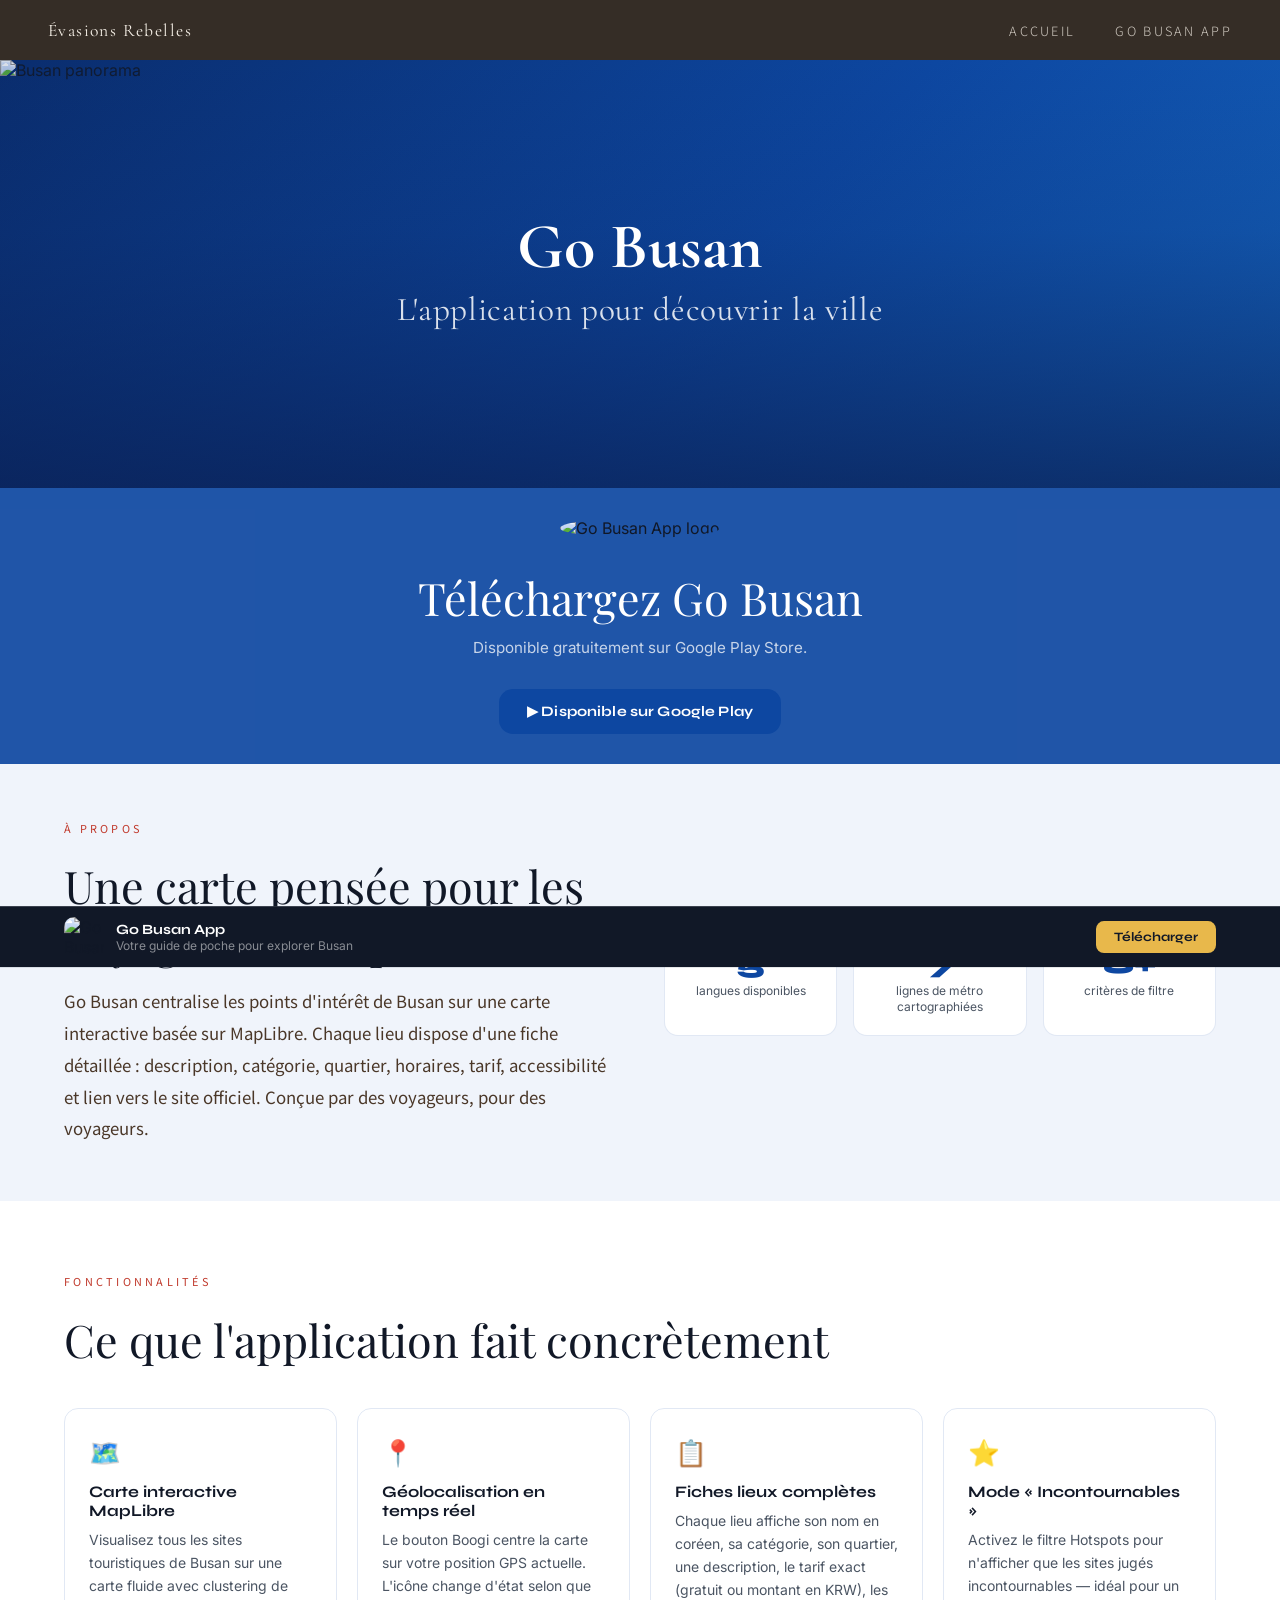
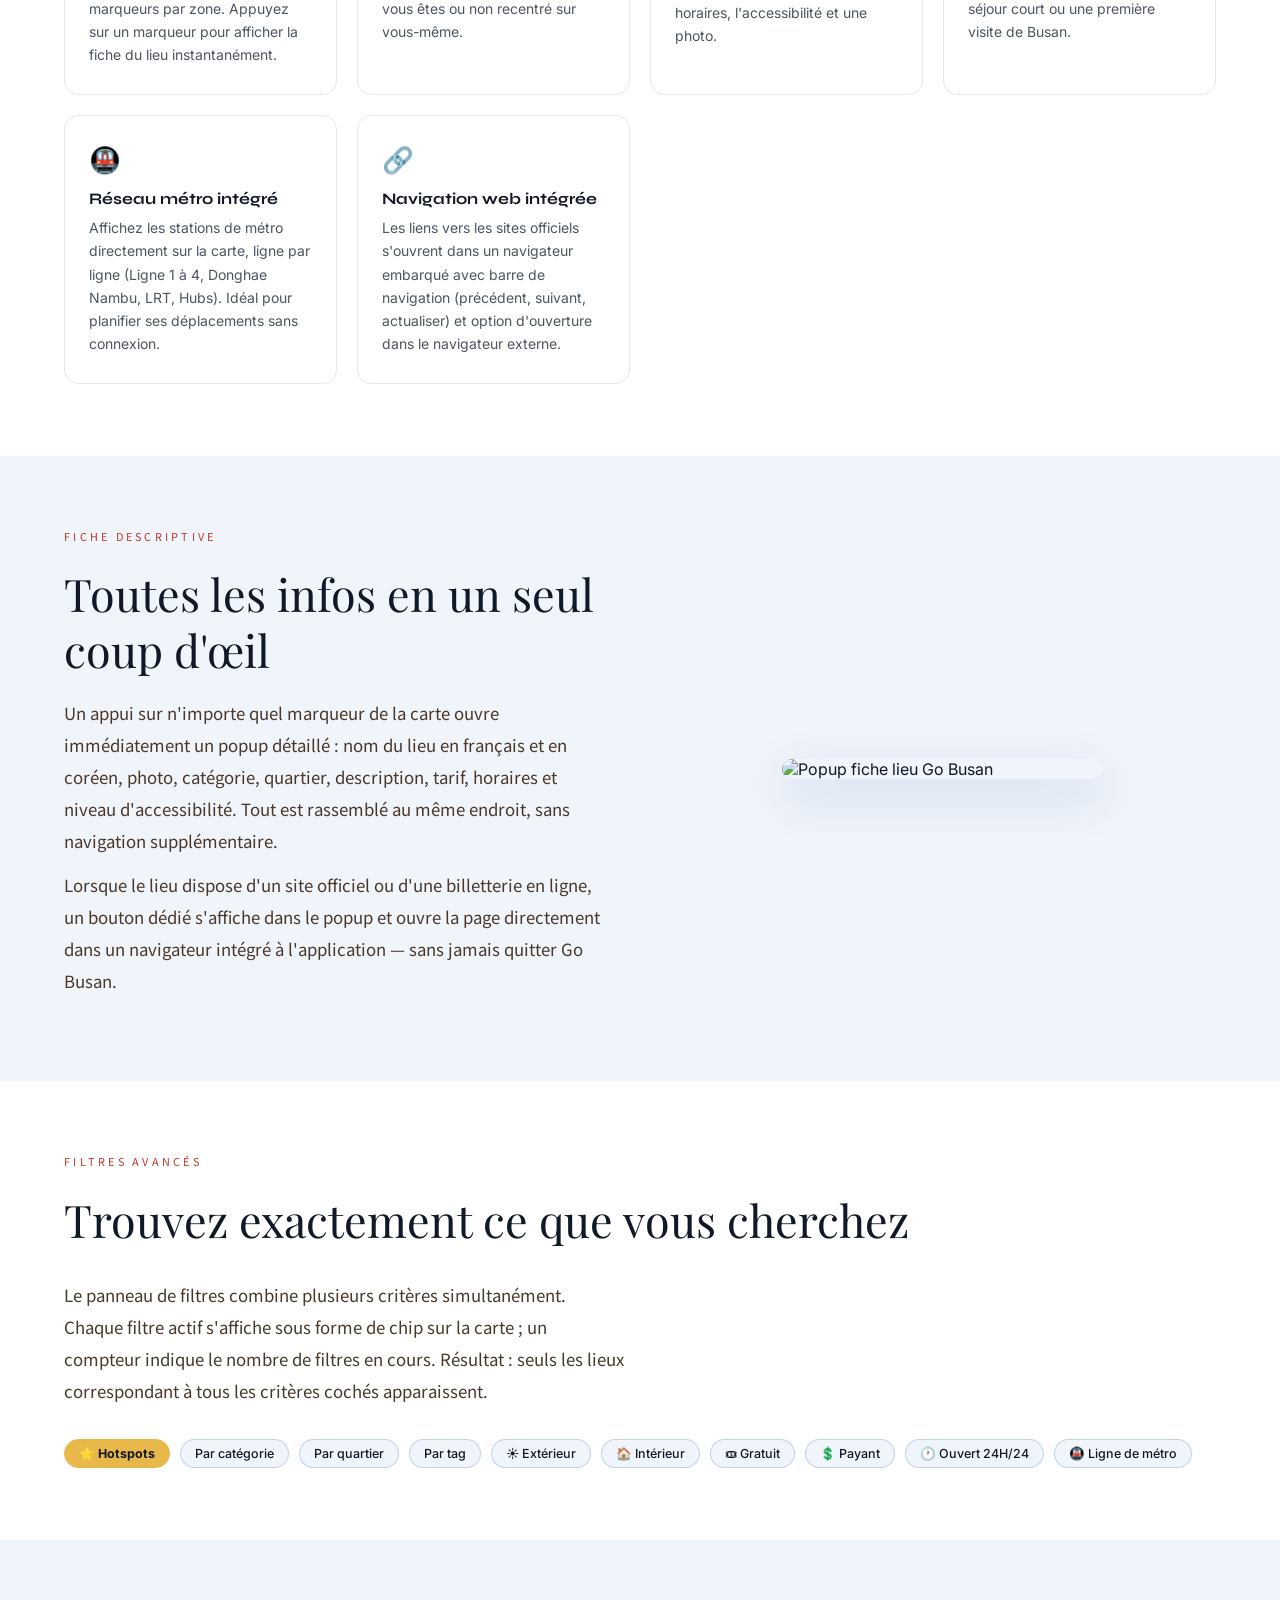
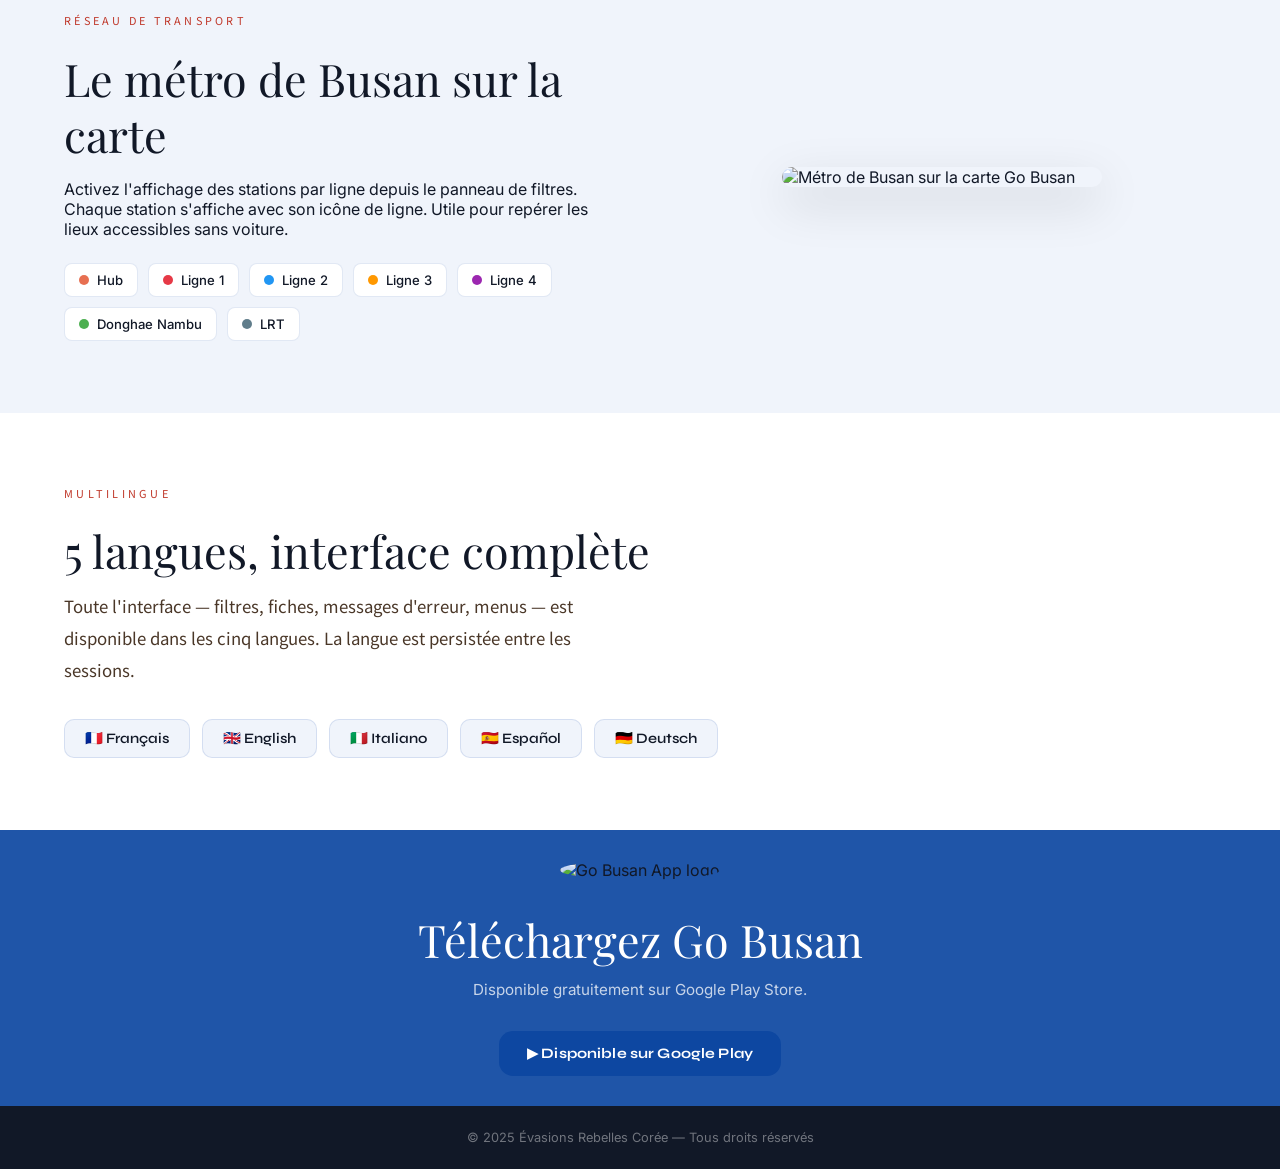
==== busan-tourism-app-en.html @ 1e2852b6 "Add files via upload" ====
<!DOCTYPE html>
<html lang="fr">
<head>
  <meta charset="UTF-8" />
  <meta name="viewport" content="width=device-width, initial-scale=1.0" />
  <title>Go Busan App — L'application de tourisme interactive pour visiter Busan</title>
  <meta name="google-site-verification" content="GgmcI2f29UuAipO4nDPixFxQtITEQQRp28L3rZeexoc" />

  <!-- ── SEO ── -->
  <meta name="description" content="Go Busan est une application Android gratuite avec carte interactive, filtres avancés, réseau métro et fiches détaillées de tous les sites touristiques de Busan." />
  <meta name="keywords" content="Go Busan application, app tourisme Busan, carte interactive Busan, visiter Busan Android, sites touristiques Busan, métro Busan carte, application voyage Corée, Busan guide de poche, application gratuite Android, MapLibre Busan, Busan hors ligne, géolocalisation Busan, filtres tourisme Busan, Busan hotspots, Busan quartiers, Haeundae carte, Gwangalli application, Jagalchi carte, Busan accessibilité, fiche lieu Busan, Busan multilingue, application français Corée, Busan voyage Android, télécharger Go Busan, Google Play Busan, application mobile Corée du Sud, Busan incontournables, carte métro Busan" />
  <meta name="author" content="Évasions Rebelles" />
  <meta name="robots" content="index, follow" />
  <link rel="canonical" href="https://evasionsrebelles.github.io/Evasions-Rebelles-Coree/busan-tourism-app.html" />

  <!-- ── Open Graph ── -->
  <meta property="og:type" content="website" />
  <meta property="og:locale" content="fr_FR" />
  <meta property="og:title" content="Go Busan App — L'application de tourisme interactive pour visiter Busan" />
  <meta property="og:description" content="Go Busan est une application Android gratuite avec carte interactive, filtres avancés, réseau métro et fiches détaillées de tous les sites touristiques de Busan." />
  <meta property="og:url" content="https://evasionsrebelles.github.io/Evasions-Rebelles-Coree/busan-tourism-app.html" />
  <meta property="og:image" content="https://raw.githubusercontent.com/Evasionsrebelles/Evasions-Rebelles-Coree/main/images/busan-app-hero.jpg" />
  <meta property="og:site_name" content="Évasions Rebelles Corée" />

  <!-- ── Twitter Card ── -->
  <meta name="twitter:card" content="summary_large_image" />
  <meta name="twitter:title" content="Go Busan App — L'application de tourisme interactive pour visiter Busan" />
  <meta name="twitter:description" content="Go Busan est une application Android gratuite avec carte interactive, filtres avancés, réseau métro et fiches détaillées de tous les sites touristiques de Busan." />
  <meta name="twitter:image" content="https://raw.githubusercontent.com/Evasionsrebelles/Evasions-Rebelles-Coree/main/images/busan-app-hero.jpg" />

  <!-- ── JSON-LD ── -->
  <script type="application/ld+json">
  {
    "@context": "https://schema.org",
    "@type": "MobileApplication",
    "name": "Go Busan",
    "operatingSystem": "Android",
    "applicationCategory": "TravelApplication",
    "offers": {
      "@type": "Offer",
      "price": "0",
      "priceCurrency": "EUR"
    },
    "description": "Go Busan est une application Android gratuite avec carte interactive MapLibre, filtres avancés, réseau métro intégré et fiches détaillées de tous les sites touristiques de Busan.",
    "inLanguage": ["fr", "en", "it", "es", "de"],
    "url": "https://evasionsrebelles.github.io/Evasions-Rebelles-Coree/busan-tourism-app.html",
    "author": {
      "@type": "Organization",
      "name": "Évasions Rebelles",
      "url": "https://www.evasionsrebelles.com"
    },
    "screenshot": "https://raw.githubusercontent.com/Evasionsrebelles/Evasions-Rebelles-Coree/main/images/gobusan-popup.jpg"
  }
  </script>
  <link rel="preconnect" href="https://fonts.googleapis.com">
  <link rel="preconnect" href="https://fonts.gstatic.com" crossorigin>
  <link href="https://fonts.googleapis.com/css2?family=Syne:wght@400;600;700;800&family=Inter:wght@300;400;500&family=Cormorant+Garamond:ital,wght@0,300;1,300&family=Noto+Sans+KR:wght@300;400&family=Playfair+Display:ital,wght@0,400;0,700;1,400&display=swap" rel="stylesheet">
  <style>
    *, *::before, *::after { box-sizing: border-box; margin: 0; padding: 0; }

    :root {
      --navy:    #0D47A1;
      --ink:     #111827;
      --slate:   #4B5563;
      --mist:    #F0F4FB;
      --white:   #FFFFFF;
      --gold:    #E8B84B;
      --border:  rgba(13,71,161,0.12);
      --radius:  14px;
    }

    html { scroll-behavior: smooth; }

    body {
      font-family: 'Inter', system-ui, sans-serif;
      font-weight: 400;
      color: var(--ink);
      background: var(--white);
      -webkit-font-smoothing: antialiased;
    }

    /* ── NAV (identique à index) ── */
    nav {
      position: fixed;
      top: 0; left: 0; right: 0;
      z-index: 100;
      display: flex;
      align-items: center;
      justify-content: space-between;
      padding: 0 3rem;
      height: 60px;
      background: rgba(26,16,8,0.88);
      backdrop-filter: blur(8px);
      flex-wrap: nowrap;
    }
    nav .brand {
      font-family: 'Cormorant Garamond', serif;
      font-style: normal;
      font-size: 1.1rem;
      color: #f5efe6;
      letter-spacing: 0.08em;
      text-decoration: none;
      flex-shrink: 0;
      white-space: nowrap;
    }
    nav ul {
      list-style: none;
      display: flex;
      align-items: center;
      gap: 2.5rem;
      flex-shrink: 0;
      white-space: nowrap;
    }
    nav ul li { display: flex; align-items: center; }
    nav ul a {
      font-family: 'Noto Sans KR', sans-serif;
      font-weight: 300;
      font-size: 0.8rem;
      letter-spacing: 0.18em;
      text-transform: uppercase;
      color: #f5efe6;
      text-decoration: none;
      opacity: 0.8;
      transition: opacity 0.3s;
      white-space: nowrap;
    }
    nav ul a:hover { opacity: 1; color: #e8c97a; }
    @media (max-width: 768px) {
      nav { padding: 0 1rem; gap: 0.6rem; }
      nav ul { gap: 0.8rem; }
      nav ul a { font-size: 0.58rem; letter-spacing: 0.08em; }
      nav .brand { font-size: 0.82rem; letter-spacing: 0.03em; }
    }

    /* ── HERO ── */
    .hero {
      position: relative;
      width: 100%;
      height: 33.4vw; /* même ratio que coree-hero */
      min-height: 220px;
      max-height: 660px;
      overflow: hidden;
      display: block;
      margin-top: 60px;
      background: linear-gradient(135deg, #0a2d6e 0%, #0D47A1 55%, #1565C0 100%);
    }
    .hero-img {
      width: 100%;
      height: 100%;
      object-fit: cover;
      object-position: center;
      display: block;
      opacity: .85;
    }
    .hero-overlay {
      position: absolute;
      inset: 0;
      background: linear-gradient(to top, rgba(10,30,80,0.72) 0%, rgba(10,30,80,0.15) 60%, transparent 100%);
    }
    .hero-content {
      position: absolute;
      top: 50%;
      left: 50%;
      transform: translate(-50%, -50%);
      z-index: 2;
      text-align: center;
      width: 90%;
      max-width: 820px;
    }
    .hero-tag {
      display: inline-block;
      background: var(--gold);
      color: var(--ink);
      font-family: 'Syne', sans-serif;
      font-size: 0.7rem;
      font-weight: 700;
      letter-spacing: .12em;
      text-transform: uppercase;
      padding: 4px 10px;
      border-radius: 4px;
      margin-bottom: 16px;
    }
    .hero-content h1 {
      font-family: 'Cormorant Garamond', 'Playfair Display', serif;
      font-weight: 700;
      font-size: clamp(1.6rem, 5vw, 4rem);
      line-height: 1.1;
      color: #fff;
      letter-spacing: 0em;
      margin-bottom: 0.5rem;
    }
    .hero-content h1 em {
      font-style: italic;
      color: var(--gold);
    }
    .hero-h1-sub {
      display: block;
      font-size: 0.52em;
      font-weight: 400;
      letter-spacing: 0.02em;
      color: rgba(255,255,255,0.85);
      margin-top: 0.3em;
    }
    .hero-sub {
      margin-top: 14px;
      font-size: .95rem;
      font-weight: 400;
      color: #0D47A1;
      background: rgba(255,255,255,0.82);
      display: inline-block;
      padding: 6px 14px;
      border-radius: 4px;
      line-height: 1.6;
    }

    /* ── SECTION WRAPPERS ── */
    section { padding: 72px 5vw; }
    .eyebrow {
      display: block;
      font-family: 'Noto Sans KR', sans-serif;
      font-size: 0.68rem;
      font-weight: 400;
      letter-spacing: 0.3em;
      text-transform: uppercase;
      color: #C0392B;
      margin-bottom: 1.4rem;
    }
    h2 {
      font-family: 'Playfair Display', serif;
      font-weight: 400;
      font-size: clamp(1.8rem, 3.5vw, 2.8rem);
      line-height: 1.25;
      letter-spacing: 0;
      color: var(--ink);
    }

    /* ── INTRO STRIP ── */
    .intro-strip {
      background: var(--mist);
      padding: 56px 5vw;
      display: grid;
      grid-template-columns: 1fr 1fr;
      gap: 48px;
      align-items: center;
    }
    .intro-strip p {
      font-family: 'Noto Sans KR', sans-serif;
      font-size: 1.05rem;
      line-height: 1.9;
      color: #4a3728;
    }
    .stat-row {
      display: grid;
      grid-template-columns: repeat(3, 1fr);
      gap: 16px;
    }
    .stat-box {
      background: var(--white);
      border: 1px solid var(--border);
      border-radius: var(--radius);
      padding: 20px 16px;
      text-align: center;
    }
    .stat-num {
      font-family: 'Syne', sans-serif;
      font-size: 1.8rem;
      font-weight: 800;
      color: var(--navy);
      line-height: 1;
    }
    .stat-label {
      font-size: .75rem;
      color: var(--slate);
      margin-top: 4px;
      line-height: 1.35;
    }

    /* ── FEATURES GRID ── */
    .features-section { background: var(--white); }
    .features-section h2 { margin-bottom: 40px; }
    .features-grid {
      display: grid;
      grid-template-columns: repeat(auto-fit, minmax(260px, 1fr));
      gap: 20px;
    }
    .feat-card {
      border: 1px solid var(--border);
      border-radius: var(--radius);
      padding: 28px 24px;
      transition: box-shadow .25s, transform .25s;
      position: relative;
      overflow: hidden;
    }
    .feat-card::before {
      content: '';
      position: absolute; top: 0; left: 0; right: 0;
      height: 3px;
      background: var(--navy);
      transform: scaleX(0);
      transform-origin: left;
      transition: transform .3s ease;
    }
    .feat-card:hover { box-shadow: 0 8px 28px rgba(13,71,161,.1); transform: translateY(-2px); }
    .feat-card:hover::before { transform: scaleX(1); }
    .feat-icon { font-size: 1.6rem; margin-bottom: 14px; }
    .feat-card h3 {
      font-family: 'Syne', sans-serif;
      font-size: 1rem;
      font-weight: 700;
      color: var(--ink);
      margin-bottom: 8px;
    }
    .feat-card p {
      font-size: .875rem;
      color: var(--slate);
      line-height: 1.65;
    }

    /* ── FILTER SHOWCASE ── */
    .filters-section {
      background: var(--white);
      color: var(--ink);
      padding: 72px 5vw;
    }
    .filters-section .eyebrow { color: #C0392B; }
    .filters-section h2 { color: var(--ink); margin-bottom: 32px; }
    .filters-section p {
      font-family: 'Noto Sans KR', sans-serif;
      font-size: 1.05rem;
      line-height: 1.9;
      color: #4a3728;
      max-width: 560px;
      margin-bottom: 32px;
    }
    .chip-grid {
      display: flex;
      flex-wrap: wrap;
      gap: 10px;
    }
    .chip {
      background: var(--mist);
      border: 1px solid rgba(13,71,161,0.2);
      color: var(--ink);
      font-size: .78rem;
      font-weight: 500;
      padding: 6px 14px;
      border-radius: 99px;
      white-space: nowrap;
    }
    .chip.gold {
      background: var(--gold);
      border-color: var(--gold);
      color: var(--ink);
      font-weight: 700;
    }

    /* ── TRANSPORT ── */
    .transport-section { background: var(--mist); }
    .transport-section h2 { margin-bottom: 12px; }
    .transport-section > p {
      font-family: 'Noto Sans KR', sans-serif;
      font-size: 1.05rem;
      line-height: 1.9;
      color: #4a3728;
      max-width: 600px;
      margin-bottom: 32px;
    }
    .metro-lines {
      display: flex;
      flex-wrap: wrap;
      gap: 10px;
    }
    .metro-badge {
      display: flex;
      align-items: center;
      gap: 8px;
      background: var(--white);
      border: 1px solid var(--border);
      border-radius: 8px;
      padding: 8px 14px;
      font-size: .82rem;
      font-weight: 500;
      color: var(--ink);
    }
    .metro-dot {
      width: 10px; height: 10px;
      border-radius: 50%;
      flex-shrink: 0;
    }

    /* ── LANGUAGES ── */
    .lang-section { background: var(--white); }
    .lang-section h2 { margin-bottom: 12px; }
    .lang-section > p {
      font-family: 'Noto Sans KR', sans-serif;
      font-size: 1.05rem;
      line-height: 1.9;
      color: #4a3728;
      max-width: 560px;
      margin-bottom: 32px;
    }
    .lang-row {
      display: flex;
      flex-wrap: wrap;
      gap: 12px;
    }
    .lang-pill {
      background: var(--mist);
      border: 1px solid var(--border);
      border-radius: 10px;
      padding: 10px 20px;
      font-family: 'Syne', sans-serif;
      font-weight: 600;
      font-size: .9rem;
      color: var(--ink);
    }

    /* ── WEBVIEW ── */
    .webview-section {
      background: var(--ink);
      color: var(--white);
      padding: 72px 5vw;
      display: grid;
      grid-template-columns: 1fr 1fr;
      gap: 56px;
      align-items: center;
    }
    .webview-section .eyebrow { color: var(--gold); }
    .webview-section h2 { color: var(--white); margin-bottom: 16px; }
    .webview-section p { color: rgba(255,255,255,.65); font-size: .95rem; line-height: 1.75; margin-bottom: 12px; }
    .phone-mockup {
      background: #1a1a2e;
      border: 2px solid rgba(255,255,255,.12);
      border-radius: 24px;
      padding: 20px 16px;
      max-width: 260px;
    }
    .mockup-bar {
      display: flex; align-items: center; gap: 10px;
      background: rgba(255,255,255,.07);
      border-radius: 8px;
      padding: 8px 12px;
      margin-bottom: 14px;
      font-size: .72rem;
      color: rgba(255,255,255,.5);
    }
    .mockup-btn { width: 18px; height: 18px; border-radius: 50%; background: rgba(255,255,255,.15); flex-shrink: 0; display: flex; align-items: center; justify-content: center; font-size: .6rem; color: rgba(255,255,255,.6); }
    .mockup-content {
      background: rgba(255,255,255,.05);
      border-radius: 10px;
      height: 160px;
      display: flex; align-items: center; justify-content: center;
      color: rgba(255,255,255,.2);
      font-size: .78rem;
      text-align: center;
      line-height: 1.6;
    }
    .mockup-toolbar {
      display: flex; justify-content: space-around;
      margin-top: 14px;
      padding-top: 12px;
      border-top: 1px solid rgba(255,255,255,.08);
    }
    .mockup-tool { font-size: .65rem; color: rgba(255,255,255,.45); text-align: center; }

    /* ── CTA ── */
    .cta-section {
      background: rgba(13,71,161,0.92);
      text-align: center;
      padding: 30px 5vw;
      transition: box-shadow 0.4s ease;
    }
    .cta-section:hover {
      box-shadow: 0 0 60px 20px rgba(13,71,161,0.45), inset 0 0 40px rgba(232,184,75,0.08);
    }
    .cta-section h2 { margin-bottom: 12px; color: #fff; }
    .cta-section p { color: rgba(255,255,255,0.75); font-size: .95rem; margin-bottom: 32px; }
    .logo-wrap { margin-bottom: 32px; }
    .logo-svg { width: 100px; height: 100px; }
    .store-btn {
      display: inline-flex; align-items: center; gap: 10px;
      background: var(--navy);
      color: var(--white);
      font-family: 'Syne', sans-serif;
      font-weight: 700;
      font-size: .9rem;
      padding: 14px 28px;
      border-radius: var(--radius);
      text-decoration: none;
      transition: background .2s, transform .2s;
      letter-spacing: .01em;
    }
    .store-btn:hover { background: #0a3577; transform: translateY(-1px); }

    /* ── FOOTER ── */
    footer {
      background: var(--ink);
      color: rgba(255,255,255,.4);
      text-align: center;
      padding: 24px 5vw;
      font-size: .8rem;
    }

    /* ── POPUP SECTION ── */
    .popup-section {
      background: var(--mist);
      padding: 72px 5vw;
      display: grid;
      grid-template-columns: 1fr 1fr;
      gap: 56px;
      align-items: center;
    }
    .popup-text .eyebrow { color: #C0392B; }
    .popup-text h2 { color: var(--ink); margin-bottom: 20px; }
    .popup-text p {
      font-family: 'Noto Sans KR', sans-serif;
      font-size: 1.05rem;
      color: #4a3728;
      line-height: 1.9;
      margin-bottom: 12px;
    }
    .popup-img-wrap {
      display: flex;
      justify-content: center;
    }
    .popup-img {
      width: 100%;
      max-width: 320px;
      border-radius: 18px;
      box-shadow: 0 16px 48px rgba(13,71,161,.18);
      object-fit: cover;
    }

    /* ── WEBVIEW (kept for fallback) ── */
    .webview-section {
      background: var(--ink);
      color: var(--white);
      padding: 72px 5vw;
      display: grid;
      grid-template-columns: 1fr 1fr;
      gap: 56px;
      align-items: center;
    }

    /* ── STICKY BANNER ── */
    .sticky-app-banner {
      position: fixed; bottom: 0; left: 0; right: 0; z-index: 200;
      display: flex; align-items: center; justify-content: space-between;
      padding: 10px 5vw;
      background: var(--ink);
      border-top: 1px solid rgba(255,255,255,.1);
      transition: transform .3s ease;
    }
    .sticky-app-banner.hidden { transform: translateY(110%); }
    .banner-left { display: flex; align-items: center; gap: 12px; }
    .banner-logo { width: 40px; height: 40px; border-radius: 10px; object-fit: contain; }
    .banner-copy { display: flex; flex-direction: column; }
    .banner-copy strong { font-size: .88rem; color: var(--white); font-family: 'Syne', sans-serif; font-weight: 700; }
    .banner-copy span { font-size: .75rem; color: rgba(255,255,255,.5); }
    .banner-btn {
      background: var(--gold); color: var(--ink);
      font-family: 'Syne', sans-serif; font-weight: 700; font-size: .8rem;
      padding: 8px 18px; border-radius: 8px; text-decoration: none;
      white-space: nowrap; transition: opacity .2s;
    }
    .banner-btn:hover { opacity: .85; }

    /* ── RESPONSIVE ── */
    @media (max-width: 768px) {
      .intro-strip { grid-template-columns: 1fr; }
      .popup-section { grid-template-columns: 1fr; }
      .transport-section { grid-template-columns: 1fr !important; }
      .webview-section { grid-template-columns: 1fr; }
      .phone-mockup { max-width: 100%; }
      .stat-row { grid-template-columns: repeat(3, 1fr); }
    }
  </style>
</head>
<body>

  <!-- NAV -->
  <nav>
    <a href="https://www.evasionsrebelles.com" class="brand">Évasions Rebelles</a>
    <ul>
      <li><a href="index.html">Accueil</a></li>
      <li><a href="busan-tourism-app.html">Go Busan App</a></li>
    </ul>
  </nav>

  <!-- HERO -->
  <div class="hero">
    <img src="https://raw.githubusercontent.com/Evasionsrebelles/Evasions-Rebelles-Coree/main/images/busan-app-hero.jpg" alt="Busan panorama" class="hero-img" />
    <div class="hero-overlay"></div>
    <div class="hero-content">
      <h1>Go Busan<span class="hero-h1-sub">L'application pour découvrir la ville</span></h1>
    </div>
  </div>

  <!-- CTA DOUBLON (après hero) -->
  <section class="cta-section" id="ctaTop">
    <div class="logo-wrap">
      <img src="https://raw.githubusercontent.com/Evasionsrebelles/Evasions-Rebelles-Coree/main/images/gobusan.png" alt="Go Busan App logo" style="width:120px; height:120px; object-fit:contain; border-radius:50%;" />
    </div>
    <h2>Téléchargez Go Busan</h2>
    <p>Disponible gratuitement sur Google Play Store.</p>
    <a href="#" class="store-btn" target="_blank" rel="noopener">
      ▶ Disponible sur Google Play
    </a>
  </section>

  <!-- INTRO STRIP -->
  <div class="intro-strip">
    <div>
      <span class="eyebrow">À propos</span>
      <h2 style="margin-bottom:16px;">Une carte pensée pour les voyageurs indépendants</h2>
      <p>Go Busan centralise les points d'intérêt de Busan sur une carte interactive basée sur MapLibre. Chaque lieu dispose d'une fiche détaillée : description, catégorie, quartier, horaires, tarif, accessibilité et lien vers le site officiel. Conçue par des voyageurs, pour des voyageurs.</p>
    </div>
    <div class="stat-row">
      <div class="stat-box">
        <div class="stat-num">5</div>
        <div class="stat-label">langues disponibles</div>
      </div>
      <div class="stat-box">
        <div class="stat-num">7</div>
        <div class="stat-label">lignes de métro cartographiées</div>
      </div>
      <div class="stat-box">
        <div class="stat-num">8+</div>
        <div class="stat-label">critères de filtre</div>
      </div>
    </div>
  </div>

  <!-- FEATURES -->
  <section class="features-section">
    <span class="eyebrow">Fonctionnalités</span>
    <h2>Ce que l'application fait concrètement</h2>
    <div class="features-grid">

      <div class="feat-card">
        <div class="feat-icon">🗺️</div>
        <h3>Carte interactive MapLibre</h3>
        <p>Visualisez tous les sites touristiques de Busan sur une carte fluide avec clustering de marqueurs par zone. Appuyez sur un marqueur pour afficher la fiche du lieu instantanément.</p>
      </div>

      <div class="feat-card">
        <div class="feat-icon">📍</div>
        <h3>Géolocalisation en temps réel</h3>
        <p>Le bouton Boogi centre la carte sur votre position GPS actuelle. L'icône change d'état selon que vous êtes ou non recentré sur vous-même.</p>
      </div>

      <div class="feat-card">
        <div class="feat-icon">📋</div>
        <h3>Fiches lieux complètes</h3>
        <p>Chaque lieu affiche son nom en coréen, sa catégorie, son quartier, une description, le tarif exact (gratuit ou montant en KRW), les horaires, l'accessibilité et une photo.</p>
      </div>

      <div class="feat-card">
        <div class="feat-icon">⭐</div>
        <h3>Mode « Incontournables »</h3>
        <p>Activez le filtre Hotspots pour n'afficher que les sites jugés incontournables — idéal pour un séjour court ou une première visite de Busan.</p>
      </div>

      <div class="feat-card">
        <div class="feat-icon">🚇</div>
        <h3>Réseau métro intégré</h3>
        <p>Affichez les stations de métro directement sur la carte, ligne par ligne (Ligne 1 à 4, Donghae Nambu, LRT, Hubs). Idéal pour planifier ses déplacements sans connexion.</p>
      </div>

      <div class="feat-card">
        <div class="feat-icon">🔗</div>
        <h3>Navigation web intégrée</h3>
        <p>Les liens vers les sites officiels s'ouvrent dans un navigateur embarqué avec barre de navigation (précédent, suivant, actualiser) et option d'ouverture dans le navigateur externe.</p>
      </div>

      
    </div>
  </section>

  <!-- POPUP SECTION -->
  <div class="popup-section">
    <div class="popup-text">
      <span class="eyebrow">Fiche descriptive</span>
      <h2>Toutes les infos en un seul coup d'œil</h2>
      <p>Un appui sur n'importe quel marqueur de la carte ouvre immédiatement un popup détaillé : nom du lieu en français et en coréen, photo, catégorie, quartier, description, tarif, horaires et niveau d'accessibilité. Tout est rassemblé au même endroit, sans navigation supplémentaire.</p>
      <p>Lorsque le lieu dispose d'un site officiel ou d'une billetterie en ligne, un bouton dédié s'affiche dans le popup et ouvre la page directement dans un navigateur intégré à l'application — sans jamais quitter Go Busan.</p>
    </div>
    <div class="popup-img-wrap">
      <img src="https://raw.githubusercontent.com/Evasionsrebelles/Evasions-Rebelles-Coree/main/images/gobusan-popup.jpg" alt="Popup fiche lieu Go Busan" class="popup-img" />
    </div>
  </div>

  <!-- FILTERS -->
  <section class="filters-section">
    <span class="eyebrow">Filtres avancés</span>
    <h2>Trouvez exactement ce que vous cherchez</h2>
    <p>Le panneau de filtres combine plusieurs critères simultanément. Chaque filtre actif s'affiche sous forme de chip sur la carte ; un compteur indique le nombre de filtres en cours. Résultat : seuls les lieux correspondant à tous les critères cochés apparaissent.</p>
    <div class="chip-grid">
      <span class="chip gold">⭐ Hotspots</span>
      <span class="chip">Par catégorie</span>
      <span class="chip">Par quartier</span>
      <span class="chip">Par tag</span>
      <span class="chip">☀️ Extérieur</span>
      <span class="chip">🏠 Intérieur</span>
      <span class="chip">🎟 Gratuit</span>
      <span class="chip">💲 Payant</span>
      <span class="chip">🕐 Ouvert 24H/24</span>
      <span class="chip">🚇 Ligne de métro</span>
    </div>
  </section>

  <!-- TRANSPORT -->
  <section class="transport-section" style="display:grid; grid-template-columns:1fr 1fr; gap:56px; align-items:center;">
    <div>
      <span class="eyebrow">Réseau de transport</span>
      <h2>Le métro de Busan sur la carte</h2>
      <p style="margin: 16px 0 24px;">Activez l'affichage des stations par ligne depuis le panneau de filtres. Chaque station s'affiche avec son icône de ligne. Utile pour repérer les lieux accessibles sans voiture.</p>
      <div class="metro-lines">
        <div class="metro-badge"><span class="metro-dot" style="background:#E76F51;"></span>Hub</div>
        <div class="metro-badge"><span class="metro-dot" style="background:#E63946;"></span>Ligne 1</div>
        <div class="metro-badge"><span class="metro-dot" style="background:#2196F3;"></span>Ligne 2</div>
        <div class="metro-badge"><span class="metro-dot" style="background:#FF9800;"></span>Ligne 3</div>
        <div class="metro-badge"><span class="metro-dot" style="background:#9C27B0;"></span>Ligne 4</div>
        <div class="metro-badge"><span class="metro-dot" style="background:#4CAF50;"></span>Donghae Nambu</div>
        <div class="metro-badge"><span class="metro-dot" style="background:#607D8B;"></span>LRT</div>
      </div>
    </div>
    <div style="display:flex; justify-content:center;">
      <img src="https://raw.githubusercontent.com/Evasionsrebelles/Evasions-Rebelles-Coree/main/images/metro_busan.jpg" alt="Métro de Busan sur la carte Go Busan" style="width:100%; max-width:320px; border-radius:18px; box-shadow:0 16px 48px rgba(0,0,0,.15); object-fit:cover;" />
    </div>
  </section>

  <!-- LANGUAGES -->
  <section class="lang-section">
    <span class="eyebrow">Multilingue</span>
    <h2>5 langues, interface complète</h2>
    <p>Toute l'interface — filtres, fiches, messages d'erreur, menus — est disponible dans les cinq langues. La langue est persistée entre les sessions.</p>
    <div class="lang-row">
      <div class="lang-pill">🇫🇷 Français</div>
      <div class="lang-pill">🇬🇧 English</div>
      <div class="lang-pill">🇮🇹 Italiano</div>
      <div class="lang-pill">🇪🇸 Español</div>
      <div class="lang-pill">🇩🇪 Deutsch</div>
    </div>
  </section>

  <!-- CTA -->
  <section class="cta-section">
    <div class="logo-wrap">
      <img src="https://raw.githubusercontent.com/Evasionsrebelles/Evasions-Rebelles-Coree/main/images/gobusan.png" alt="Go Busan App logo" style="width:120px; height:120px; object-fit:contain; border-radius:50%;" />
    </div>
    <h2>Téléchargez Go Busan</h2>
    <p>Disponible gratuitement sur Google Play Store.</p>
    <a href="#" class="store-btn" target="_blank" rel="noopener">
      ▶ Disponible sur Google Play
    </a>
  </section>

  <!-- STICKY APP BANNER -->
  <div class="sticky-app-banner" id="stickyBanner">
    <div class="banner-left">
      <img
        src="https://raw.githubusercontent.com/Evasionsrebelles/Evasions-Rebelles-Coree/main/images/gobusan.png"
        alt="Go Busan App"
        class="banner-logo"
      />
      <div class="banner-copy">
        <strong>Go Busan App</strong>
        <span>Votre guide de poche pour explorer Busan</span>
      </div>
    </div>
    <a href="#" class="banner-btn">Télécharger</a>
  </div>

  <!-- FOOTER -->
  <footer>
    <p>© 2025 Évasions Rebelles Corée — Tous droits réservés</p>
  </footer>

  <script>
    const banner = document.getElementById('stickyBanner');
    const ctaTop = document.getElementById('ctaTop');
    const ctaSection = document.querySelector('.cta-section:last-of-type');

    function isSectionVisible(el) {
      if (!el) return false;
      const rect = el.getBoundingClientRect();
      return rect.top < window.innerHeight * 0.85 && rect.bottom >= 0;
    }

    function updateBanner() {
      const topPassed = ctaTop ? ctaTop.getBoundingClientRect().bottom < 0 : false;
      const bottomVisible = isSectionVisible(ctaSection);
      if (!topPassed || bottomVisible) {
        banner.classList.add('hidden');
      } else {
        banner.classList.remove('hidden');
      }
    }

    ['scroll', 'touchmove', 'touchend'].forEach(function(evt) {
      window.addEventListener(evt, updateBanner, { passive: true });
      document.addEventListener(evt, updateBanner, { passive: true });
      document.documentElement.addEventListener(evt, updateBanner, { passive: true });
      document.body.addEventListener(evt, updateBanner, { passive: true });
    });

    if ('IntersectionObserver' in window && ctaSection) {
      new IntersectionObserver(function(entries) {
        if (entries[0].isIntersecting) banner.classList.add('hidden');
        else updateBanner();
      }, { threshold: 0.15 }).observe(ctaSection);
    }

    setInterval(updateBanner, 300);
    updateBanner();
  </script>

</body>
</html>
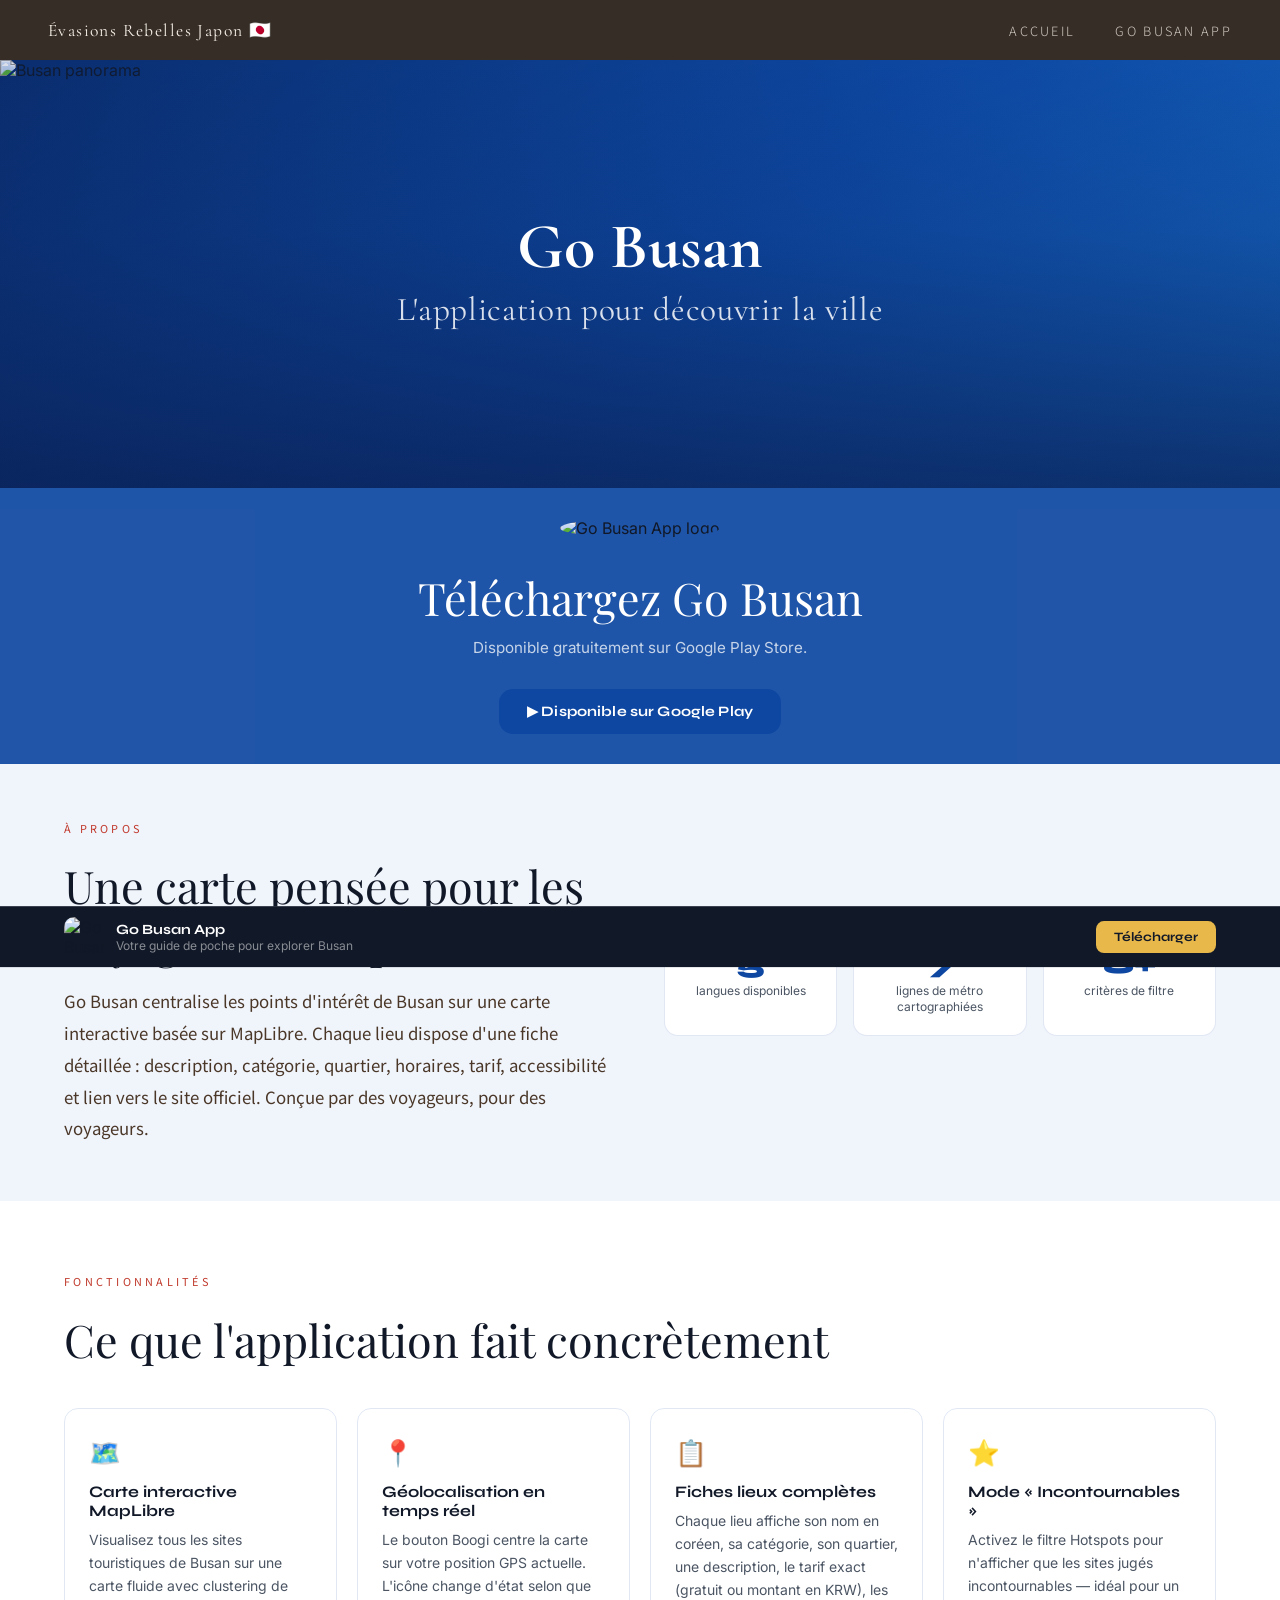
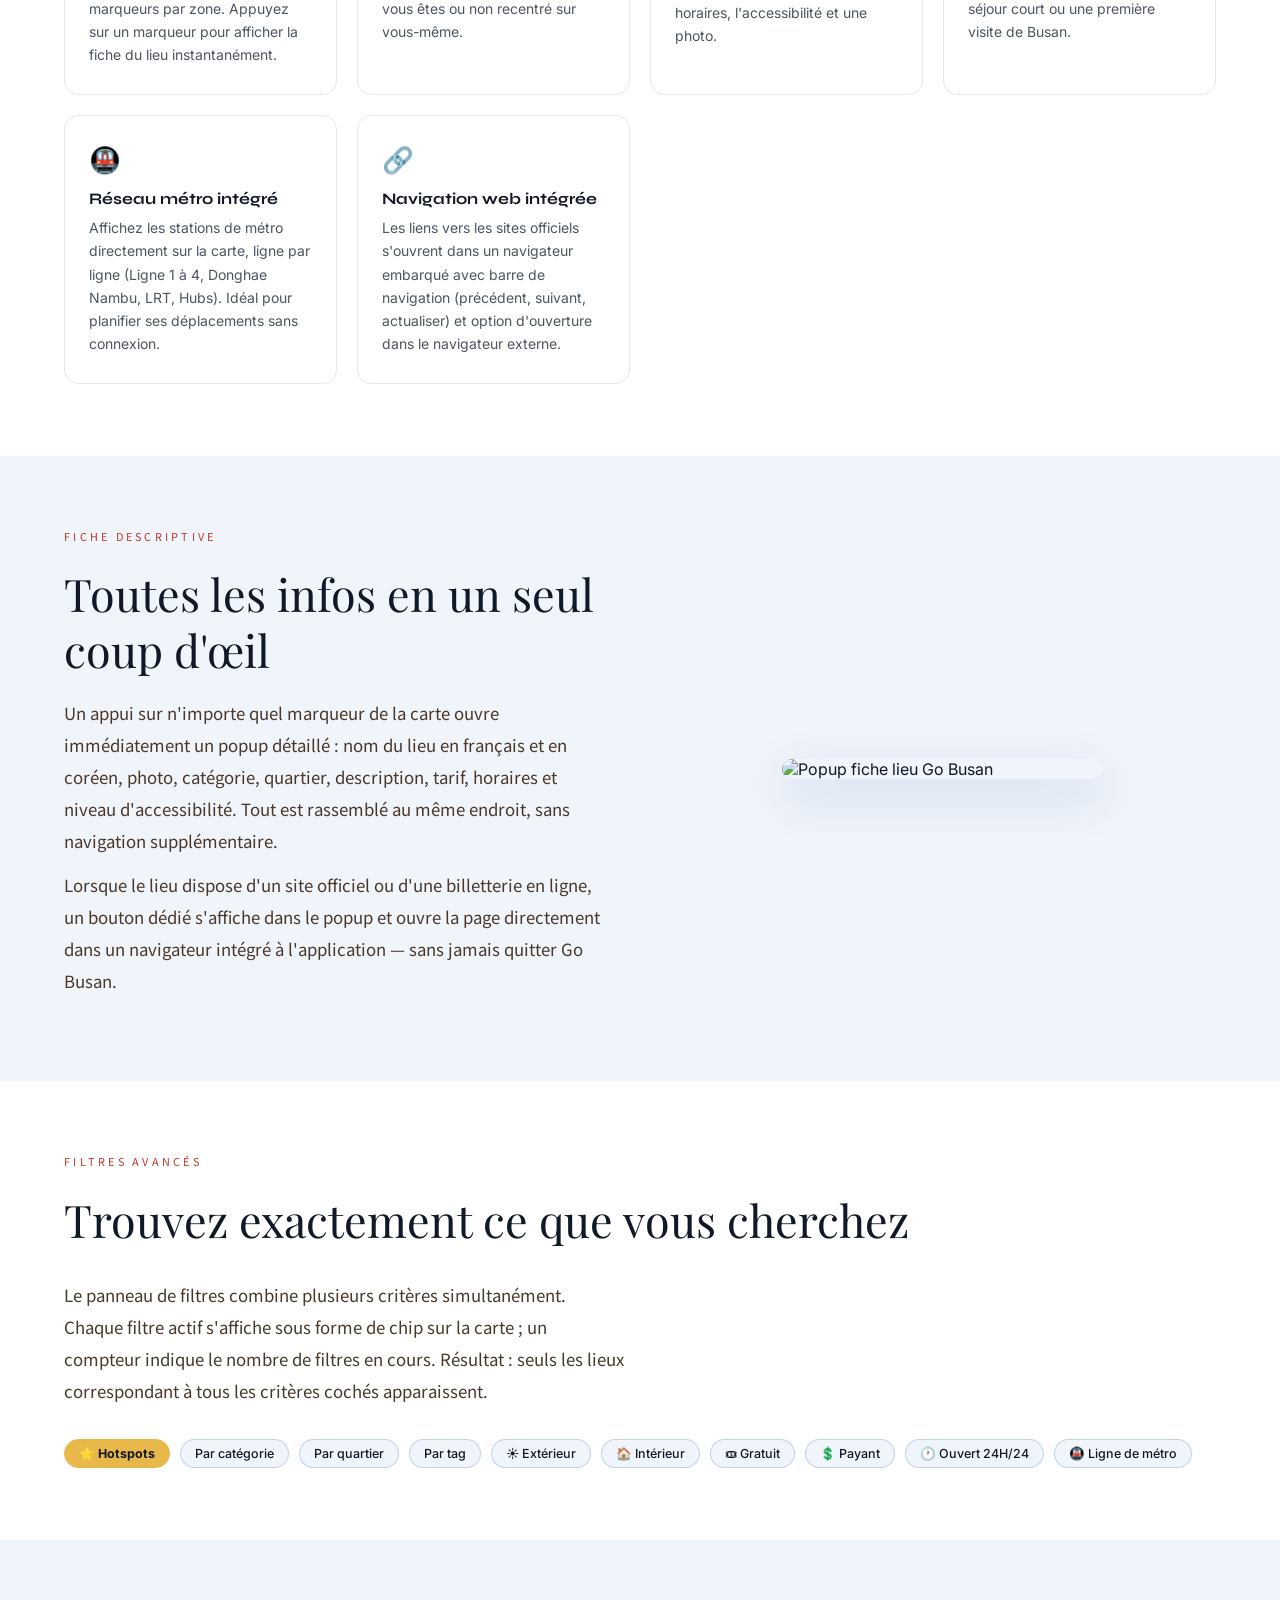
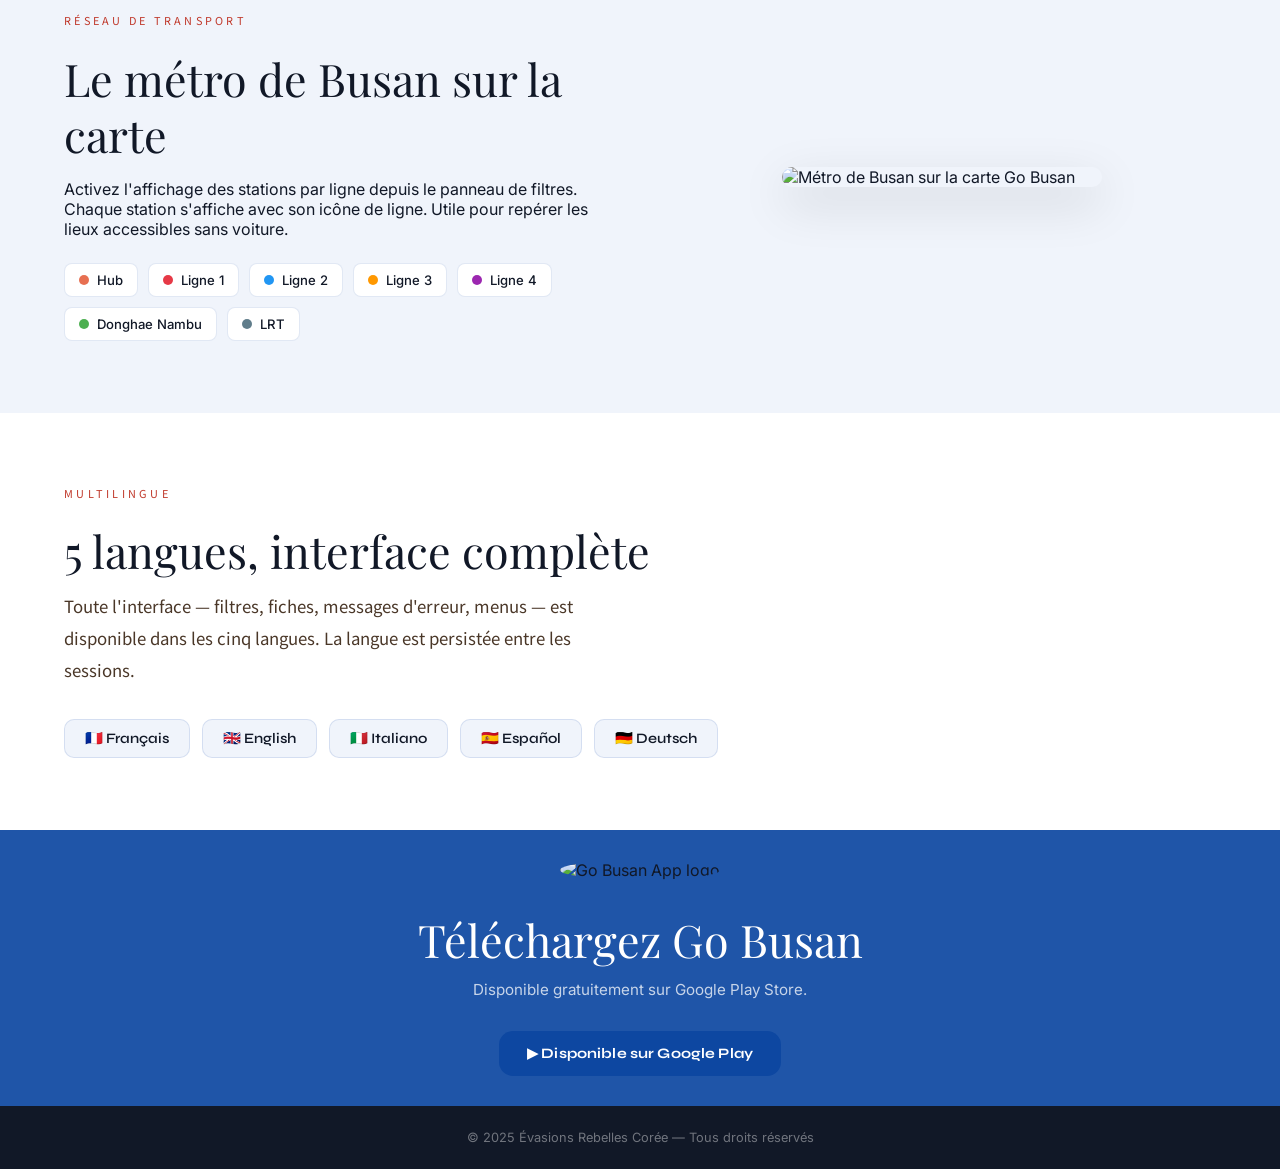
==== commit 0627ed9e: "Add files via upload" ====
--- a/busan-tourism-app-en.html
+++ b/busan-tourism-app-en.html
@@ -580,7 +580,7 @@
 
   <!-- NAV -->
   <nav>
-    <a href="https://www.evasionsrebelles.com" class="brand">Évasions Rebelles</a>
+    <a href="https://www.evasionsrebelles.com" class="brand">Évasions Rebelles Japon 🇯🇵</a>
     <ul>
       <li><a href="index.html">Accueil</a></li>
       <li><a href="busan-tourism-app.html">Go Busan App</a></li>
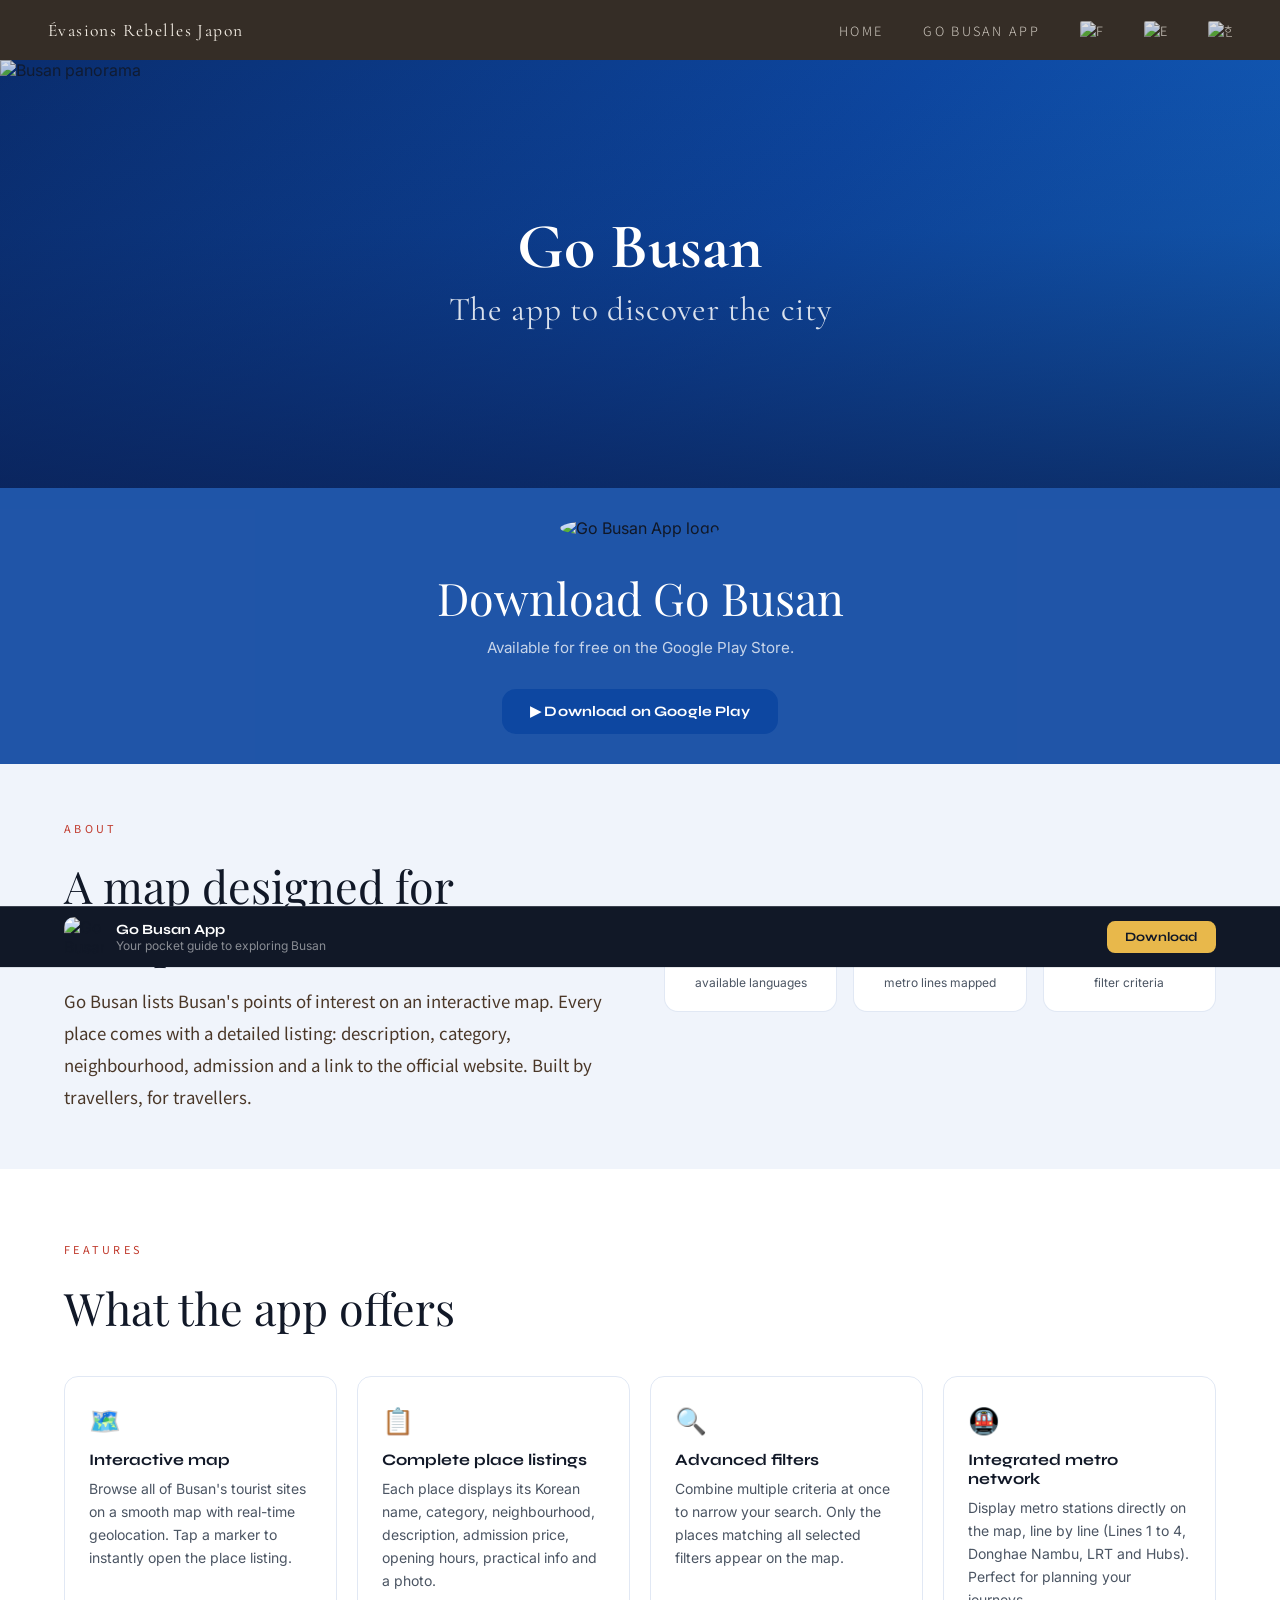
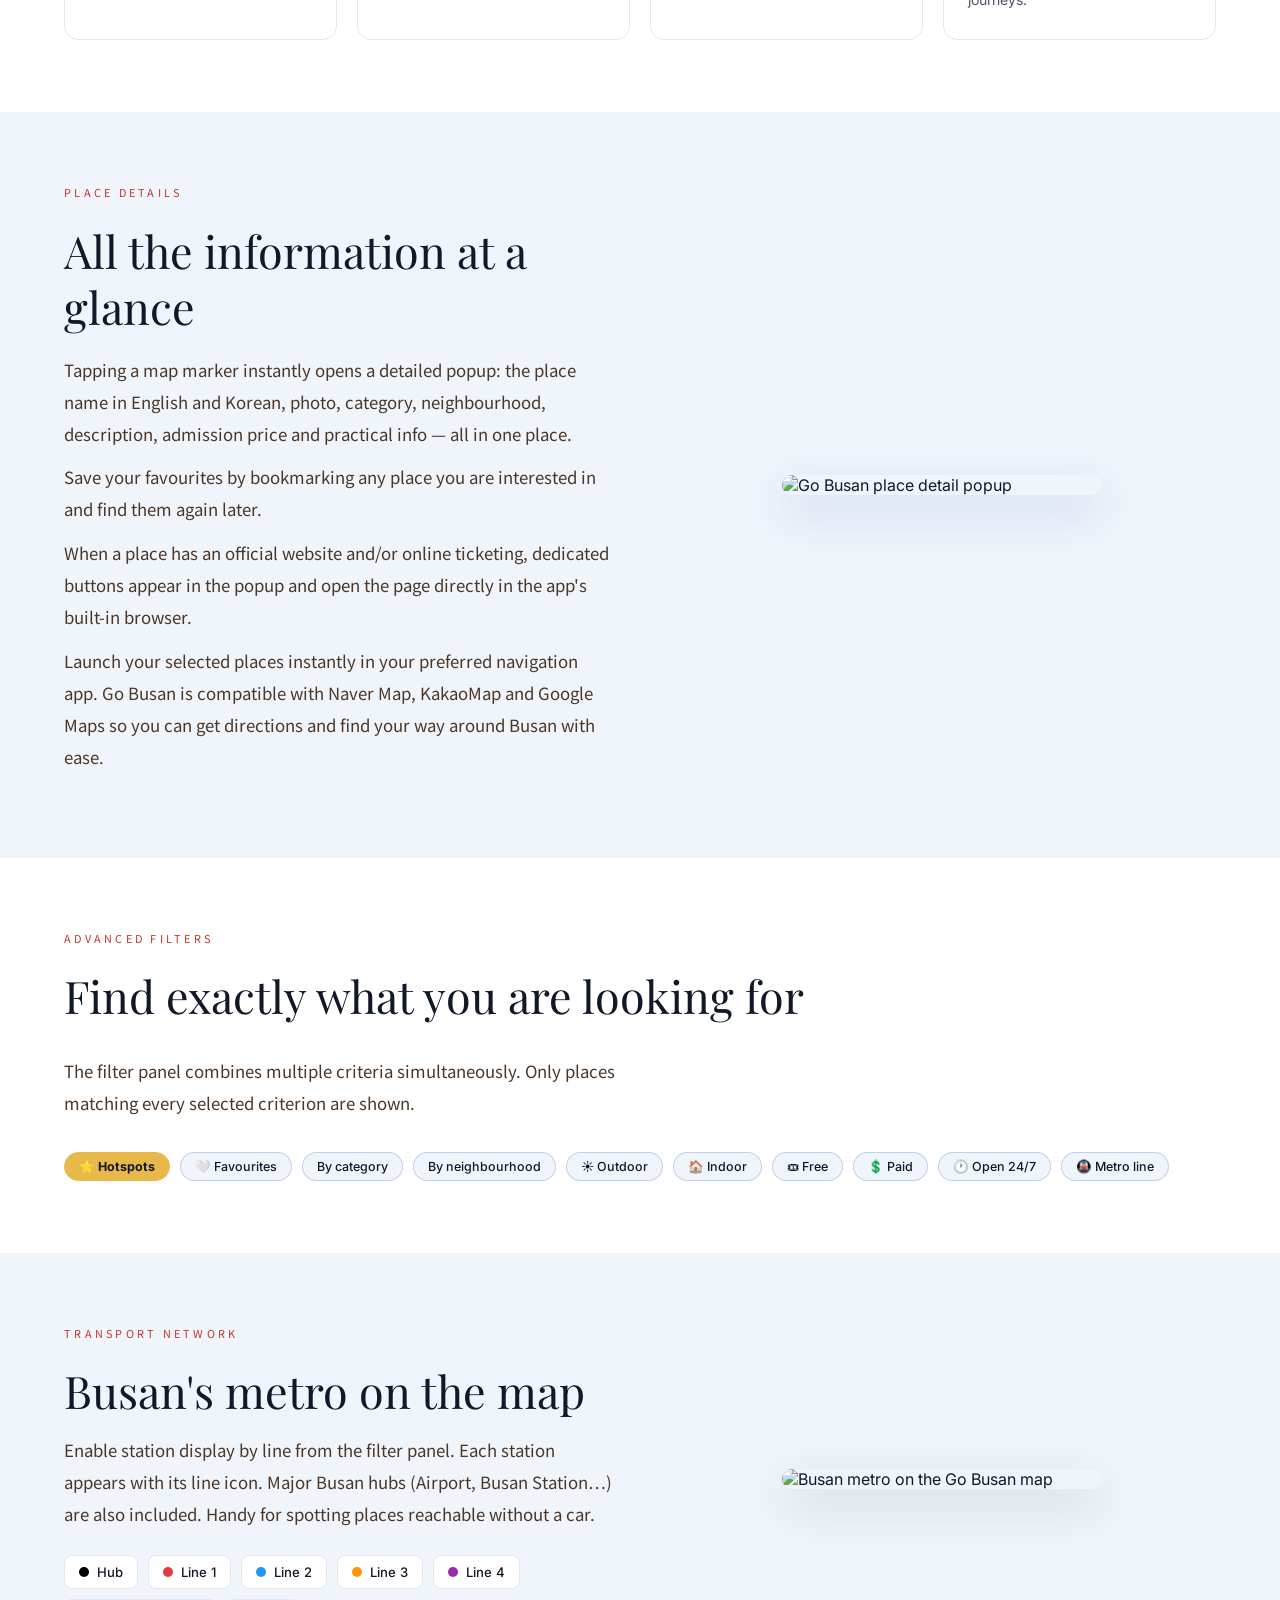
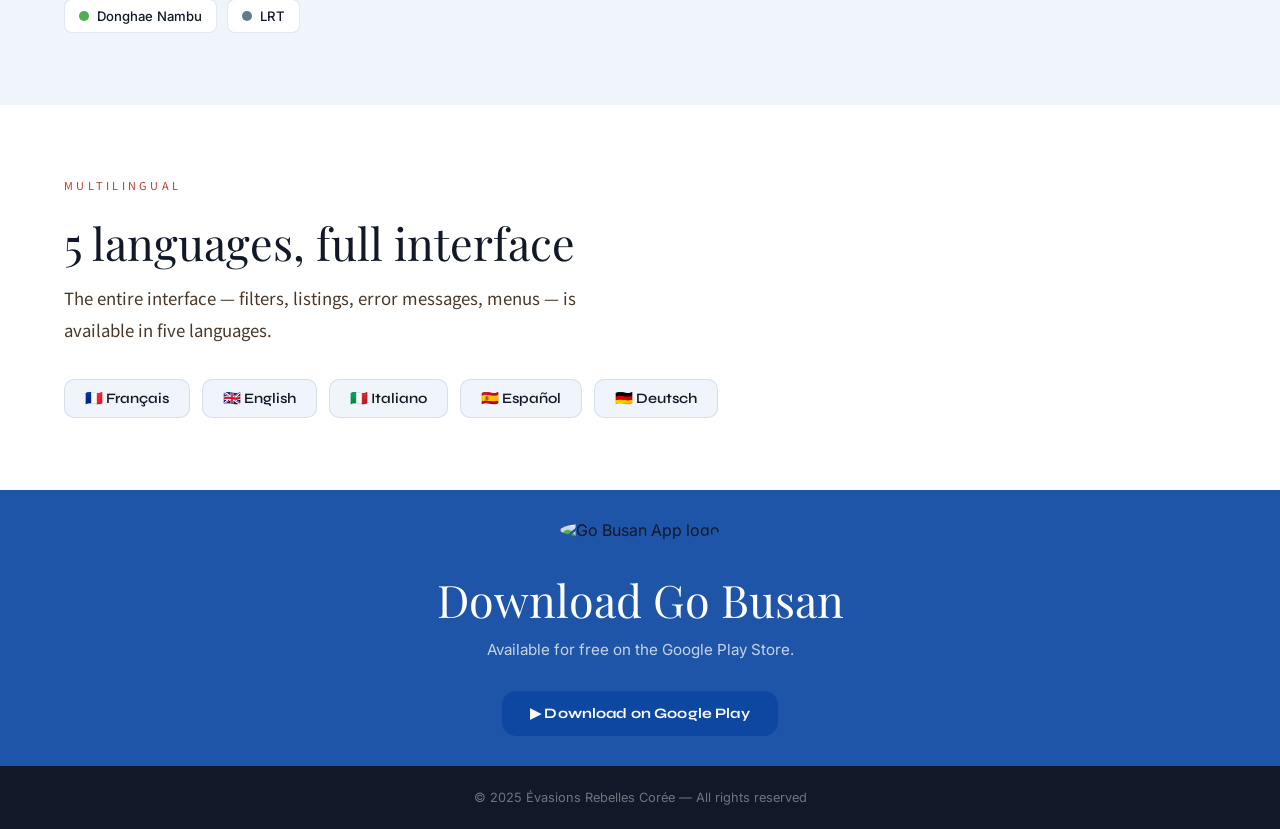
==== commit 5d786388: "Add files via upload" ====
--- a/busan-tourism-app-en.html
+++ b/busan-tourism-app-en.html
@@ -1,31 +1,31 @@
 <!DOCTYPE html>
-<html lang="fr">
+<html lang="en">
 <head>
   <meta charset="UTF-8" />
   <meta name="viewport" content="width=device-width, initial-scale=1.0" />
-  <title>Go Busan App — L'application de tourisme interactive pour visiter Busan</title>
+  <title>Go Busan App — The interactive tourism app to explore Busan</title>
   <meta name="google-site-verification" content="GgmcI2f29UuAipO4nDPixFxQtITEQQRp28L3rZeexoc" />
 
   <!-- ── SEO ── -->
-  <meta name="description" content="Go Busan est une application Android gratuite avec carte interactive, filtres avancés, réseau métro et fiches détaillées de tous les sites touristiques de Busan." />
-  <meta name="keywords" content="Go Busan application, app tourisme Busan, carte interactive Busan, visiter Busan Android, sites touristiques Busan, métro Busan carte, application voyage Corée, Busan guide de poche, application gratuite Android, MapLibre Busan, Busan hors ligne, géolocalisation Busan, filtres tourisme Busan, Busan hotspots, Busan quartiers, Haeundae carte, Gwangalli application, Jagalchi carte, Busan accessibilité, fiche lieu Busan, Busan multilingue, application français Corée, Busan voyage Android, télécharger Go Busan, Google Play Busan, application mobile Corée du Sud, Busan incontournables, carte métro Busan" />
+  <meta name="description" content="Go Busan is a free Android app with an interactive map, advanced filters, metro network and detailed listings for all tourist sites in Busan." />
+  <meta name="keywords" content="Go Busan app, Busan tourism app, interactive map Busan, visit Busan Android, Busan tourist sites, Busan metro map, Korea travel app, Busan pocket guide, free Android app, MapLibre Busan, Busan offline, geolocation Busan, Busan tourism filters, Busan hotspots, Busan neighbourhoods, Haeundae map, Gwangalli app, Jagalchi map, Busan accessibility, Busan place listing, Busan multilingual, French Korea app, Busan travel Android, download Go Busan, Google Play Busan, mobile app South Korea, Busan must-see, Busan metro map" />
   <meta name="author" content="Évasions Rebelles" />
   <meta name="robots" content="index, follow" />
-  <link rel="canonical" href="https://evasionsrebelles.github.io/Evasions-Rebelles-Coree/busan-tourism-app.html" />
+  <link rel="canonical" href="https://evasionsrebelles.github.io/Evasions-Rebelles-Coree/busan-tourism-app-en.html" />
 
   <!-- ── Open Graph ── -->
   <meta property="og:type" content="website" />
-  <meta property="og:locale" content="fr_FR" />
-  <meta property="og:title" content="Go Busan App — L'application de tourisme interactive pour visiter Busan" />
-  <meta property="og:description" content="Go Busan est une application Android gratuite avec carte interactive, filtres avancés, réseau métro et fiches détaillées de tous les sites touristiques de Busan." />
-  <meta property="og:url" content="https://evasionsrebelles.github.io/Evasions-Rebelles-Coree/busan-tourism-app.html" />
+  <meta property="og:locale" content="en_US" />
+  <meta property="og:title" content="Go Busan App — The interactive tourism app to explore Busan" />
+  <meta property="og:description" content="Go Busan is a free Android app with an interactive map, advanced filters, metro network and detailed listings for all tourist sites in Busan." />
+  <meta property="og:url" content="https://evasionsrebelles.github.io/Evasions-Rebelles-Coree/busan-tourism-app-en.html" />
   <meta property="og:image" content="https://raw.githubusercontent.com/Evasionsrebelles/Evasions-Rebelles-Coree/main/images/busan-app-hero.jpg" />
   <meta property="og:site_name" content="Évasions Rebelles Corée" />
 
   <!-- ── Twitter Card ── -->
   <meta name="twitter:card" content="summary_large_image" />
-  <meta name="twitter:title" content="Go Busan App — L'application de tourisme interactive pour visiter Busan" />
-  <meta name="twitter:description" content="Go Busan est une application Android gratuite avec carte interactive, filtres avancés, réseau métro et fiches détaillées de tous les sites touristiques de Busan." />
+  <meta name="twitter:title" content="Go Busan App — The interactive tourism app to explore Busan" />
+  <meta name="twitter:description" content="Go Busan is a free Android app with an interactive map, advanced filters, metro network and detailed listings for all tourist sites in Busan." />
   <meta name="twitter:image" content="https://raw.githubusercontent.com/Evasionsrebelles/Evasions-Rebelles-Coree/main/images/busan-app-hero.jpg" />
 
   <!-- ── JSON-LD ── -->
@@ -39,11 +39,11 @@
     "offers": {
       "@type": "Offer",
       "price": "0",
-      "priceCurrency": "EUR"
+      "priceCurrency": "USD"
     },
-    "description": "Go Busan est une application Android gratuite avec carte interactive MapLibre, filtres avancés, réseau métro intégré et fiches détaillées de tous les sites touristiques de Busan.",
+    "description": "Go Busan is a free Android app with an interactive MapLibre map, advanced filters, integrated metro network and detailed listings for all tourist sites in Busan.",
     "inLanguage": ["fr", "en", "it", "es", "de"],
-    "url": "https://evasionsrebelles.github.io/Evasions-Rebelles-Coree/busan-tourism-app.html",
+    "url": "https://evasionsrebelles.github.io/Evasions-Rebelles-Coree/busan-tourism-app-en.html",
     "author": {
       "@type": "Organization",
       "name": "Évasions Rebelles",
@@ -79,7 +79,7 @@
       -webkit-font-smoothing: antialiased;
     }
 
-    /* ── NAV (identique à index) ── */
+    /* ── NAV ── */
     nav {
       position: fixed;
       top: 0; left: 0; right: 0;
@@ -136,7 +136,7 @@
     .hero {
       position: relative;
       width: 100%;
-      height: 33.4vw; /* même ratio que coree-hero */
+      height: 33.4vw;
       min-height: 220px;
       max-height: 660px;
       overflow: hidden;
@@ -167,19 +167,6 @@
       width: 90%;
       max-width: 820px;
     }
-    .hero-tag {
-      display: inline-block;
-      background: var(--gold);
-      color: var(--ink);
-      font-family: 'Syne', sans-serif;
-      font-size: 0.7rem;
-      font-weight: 700;
-      letter-spacing: .12em;
-      text-transform: uppercase;
-      padding: 4px 10px;
-      border-radius: 4px;
-      margin-bottom: 16px;
-    }
     .hero-content h1 {
       font-family: 'Cormorant Garamond', 'Playfair Display', serif;
       font-weight: 700;
@@ -189,10 +176,6 @@
       letter-spacing: 0em;
       margin-bottom: 0.5rem;
     }
-    .hero-content h1 em {
-      font-style: italic;
-      color: var(--gold);
-    }
     .hero-h1-sub {
       display: block;
       font-size: 0.52em;
@@ -200,17 +183,6 @@
       letter-spacing: 0.02em;
       color: rgba(255,255,255,0.85);
       margin-top: 0.3em;
-    }
-    .hero-sub {
-      margin-top: 14px;
-      font-size: .95rem;
-      font-weight: 400;
-      color: #0D47A1;
-      background: rgba(255,255,255,0.82);
-      display: inline-block;
-      padding: 6px 14px;
-      border-radius: 4px;
-      line-height: 1.6;
     }
 
     /* ── SECTION WRAPPERS ── */
@@ -262,11 +234,12 @@
       text-align: center;
     }
     .stat-num {
-      font-family: 'Syne', sans-serif;
+      font-family: 'Inter', system-ui, sans-serif;
       font-size: 1.8rem;
-      font-weight: 800;
+      font-weight: 700;
       color: var(--navy);
       line-height: 1;
+      letter-spacing: -0.01em;
     }
     .stat-label {
       font-size: .75rem;
@@ -415,54 +388,6 @@
       color: var(--ink);
     }
 
-    /* ── WEBVIEW ── */
-    .webview-section {
-      background: var(--ink);
-      color: var(--white);
-      padding: 72px 5vw;
-      display: grid;
-      grid-template-columns: 1fr 1fr;
-      gap: 56px;
-      align-items: center;
-    }
-    .webview-section .eyebrow { color: var(--gold); }
-    .webview-section h2 { color: var(--white); margin-bottom: 16px; }
-    .webview-section p { color: rgba(255,255,255,.65); font-size: .95rem; line-height: 1.75; margin-bottom: 12px; }
-    .phone-mockup {
-      background: #1a1a2e;
-      border: 2px solid rgba(255,255,255,.12);
-      border-radius: 24px;
-      padding: 20px 16px;
-      max-width: 260px;
-    }
-    .mockup-bar {
-      display: flex; align-items: center; gap: 10px;
-      background: rgba(255,255,255,.07);
-      border-radius: 8px;
-      padding: 8px 12px;
-      margin-bottom: 14px;
-      font-size: .72rem;
-      color: rgba(255,255,255,.5);
-    }
-    .mockup-btn { width: 18px; height: 18px; border-radius: 50%; background: rgba(255,255,255,.15); flex-shrink: 0; display: flex; align-items: center; justify-content: center; font-size: .6rem; color: rgba(255,255,255,.6); }
-    .mockup-content {
-      background: rgba(255,255,255,.05);
-      border-radius: 10px;
-      height: 160px;
-      display: flex; align-items: center; justify-content: center;
-      color: rgba(255,255,255,.2);
-      font-size: .78rem;
-      text-align: center;
-      line-height: 1.6;
-    }
-    .mockup-toolbar {
-      display: flex; justify-content: space-around;
-      margin-top: 14px;
-      padding-top: 12px;
-      border-top: 1px solid rgba(255,255,255,.08);
-    }
-    .mockup-tool { font-size: .65rem; color: rgba(255,255,255,.45); text-align: center; }
-
     /* ── CTA ── */
     .cta-section {
       background: rgba(13,71,161,0.92);
@@ -476,7 +401,6 @@
     .cta-section h2 { margin-bottom: 12px; color: #fff; }
     .cta-section p { color: rgba(255,255,255,0.75); font-size: .95rem; margin-bottom: 32px; }
     .logo-wrap { margin-bottom: 32px; }
-    .logo-svg { width: 100px; height: 100px; }
     .store-btn {
       display: inline-flex; align-items: center; gap: 10px;
       background: var(--navy);
@@ -531,17 +455,6 @@
       object-fit: cover;
     }
 
-    /* ── WEBVIEW (kept for fallback) ── */
-    .webview-section {
-      background: var(--ink);
-      color: var(--white);
-      padding: 72px 5vw;
-      display: grid;
-      grid-template-columns: 1fr 1fr;
-      gap: 56px;
-      align-items: center;
-    }
-
     /* ── STICKY BANNER ── */
     .sticky-app-banner {
       position: fixed; bottom: 0; left: 0; right: 0; z-index: 200;
@@ -570,8 +483,6 @@
       .intro-strip { grid-template-columns: 1fr; }
       .popup-section { grid-template-columns: 1fr; }
       .transport-section { grid-template-columns: 1fr !important; }
-      .webview-section { grid-template-columns: 1fr; }
-      .phone-mockup { max-width: 100%; }
       .stat-row { grid-template-columns: repeat(3, 1fr); }
     }
   </style>
@@ -580,10 +491,25 @@
 
   <!-- NAV -->
   <nav>
-    <a href="https://www.evasionsrebelles.com" class="brand">Évasions Rebelles Japon 🇯🇵</a>
+    <a href="https://www.evasionsrebelles.com" class="brand">Évasions Rebelles Japon</a>
     <ul>
-      <li><a href="index.html">Accueil</a></li>
-      <li><a href="busan-tourism-app.html">Go Busan App</a></li>
+      <li><a href="index-en.html">Home</a></li>
+      <li><a href="busan-tourism-app-en.html">Go Busan App</a></li>
+      <li>
+        <a href="busan-tourism-app.html" title="Français" style="display:flex; align-items:center; opacity:0.85; transition:opacity 0.3s; text-decoration:none;">
+          <img src="https://raw.githubusercontent.com/Evasionsrebelles/Evasions-Rebelles-Coree/main/images/drapeau_fr.png" alt="Français" width="24" height="18" style="border-radius:2px; display:block;" />
+        </a>
+      </li>
+      <li>
+        <a href="busan-tourism-app-en.html" title="English" style="display:flex; align-items:center; opacity:0.85; transition:opacity 0.3s; text-decoration:none;">
+          <img src="https://raw.githubusercontent.com/Evasionsrebelles/Evasions-Rebelles-Coree/main/images/drapeau_en.png" alt="English" width="24" height="18" style="border-radius:2px; display:block;" />
+        </a>
+      </li>
+      <li>
+        <a href="busan-tourism-app-kr.html" title="한국어" style="display:flex; align-items:center; opacity:0.85; transition:opacity 0.3s; text-decoration:none;">
+          <img src="https://raw.githubusercontent.com/Evasionsrebelles/Evasions-Rebelles-Coree/main/images/drapeau_kr.png" alt="한국어" width="24" height="18" style="border-radius:2px; display:block;" />
+        </a>
+      </li>
     </ul>
   </nav>
 
@@ -592,149 +518,138 @@
     <img src="https://raw.githubusercontent.com/Evasionsrebelles/Evasions-Rebelles-Coree/main/images/busan-app-hero.jpg" alt="Busan panorama" class="hero-img" />
     <div class="hero-overlay"></div>
     <div class="hero-content">
-      <h1>Go Busan<span class="hero-h1-sub">L'application pour découvrir la ville</span></h1>
+      <h1>Go Busan<span class="hero-h1-sub">The app to discover the city</span></h1>
     </div>
   </div>
 
-  <!-- CTA DOUBLON (après hero) -->
+  <!-- CTA (after hero) -->
   <section class="cta-section" id="ctaTop">
     <div class="logo-wrap">
       <img src="https://raw.githubusercontent.com/Evasionsrebelles/Evasions-Rebelles-Coree/main/images/gobusan.png" alt="Go Busan App logo" style="width:120px; height:120px; object-fit:contain; border-radius:50%;" />
     </div>
-    <h2>Téléchargez Go Busan</h2>
-    <p>Disponible gratuitement sur Google Play Store.</p>
+    <h2>Download Go Busan</h2>
+    <p>Available for free on the Google Play Store.</p>
     <a href="#" class="store-btn" target="_blank" rel="noopener">
-      ▶ Disponible sur Google Play
+      ▶ Download on Google Play
     </a>
   </section>
 
   <!-- INTRO STRIP -->
   <div class="intro-strip">
     <div>
-      <span class="eyebrow">À propos</span>
-      <h2 style="margin-bottom:16px;">Une carte pensée pour les voyageurs indépendants</h2>
-      <p>Go Busan centralise les points d'intérêt de Busan sur une carte interactive basée sur MapLibre. Chaque lieu dispose d'une fiche détaillée : description, catégorie, quartier, horaires, tarif, accessibilité et lien vers le site officiel. Conçue par des voyageurs, pour des voyageurs.</p>
+      <span class="eyebrow">About</span>
+      <h2 style="margin-bottom:16px;">A map designed for independent travellers</h2>
+      <p>Go Busan lists Busan's points of interest on an interactive map. Every place comes with a detailed listing: description, category, neighbourhood, admission and a link to the official website. Built by travellers, for travellers.</p>
     </div>
     <div class="stat-row">
       <div class="stat-box">
         <div class="stat-num">5</div>
-        <div class="stat-label">langues disponibles</div>
+        <div class="stat-label">available languages</div>
       </div>
       <div class="stat-box">
         <div class="stat-num">7</div>
-        <div class="stat-label">lignes de métro cartographiées</div>
+        <div class="stat-label">metro lines mapped</div>
       </div>
       <div class="stat-box">
         <div class="stat-num">8+</div>
-        <div class="stat-label">critères de filtre</div>
+        <div class="stat-label">filter criteria</div>
       </div>
     </div>
   </div>
 
   <!-- FEATURES -->
   <section class="features-section">
-    <span class="eyebrow">Fonctionnalités</span>
-    <h2>Ce que l'application fait concrètement</h2>
+    <span class="eyebrow">Features</span>
+    <h2>What the app offers</h2>
     <div class="features-grid">
 
       <div class="feat-card">
         <div class="feat-icon">🗺️</div>
-        <h3>Carte interactive MapLibre</h3>
-        <p>Visualisez tous les sites touristiques de Busan sur une carte fluide avec clustering de marqueurs par zone. Appuyez sur un marqueur pour afficher la fiche du lieu instantanément.</p>
-      </div>
-
-      <div class="feat-card">
-        <div class="feat-icon">📍</div>
-        <h3>Géolocalisation en temps réel</h3>
-        <p>Le bouton Boogi centre la carte sur votre position GPS actuelle. L'icône change d'état selon que vous êtes ou non recentré sur vous-même.</p>
+        <h3>Interactive map</h3>
+        <p>Browse all of Busan's tourist sites on a smooth map with real-time geolocation. Tap a marker to instantly open the place listing.</p>
       </div>
 
       <div class="feat-card">
         <div class="feat-icon">📋</div>
-        <h3>Fiches lieux complètes</h3>
-        <p>Chaque lieu affiche son nom en coréen, sa catégorie, son quartier, une description, le tarif exact (gratuit ou montant en KRW), les horaires, l'accessibilité et une photo.</p>
+        <h3>Complete place listings</h3>
+        <p>Each place displays its Korean name, category, neighbourhood, description, admission price, opening hours, practical info and a photo.</p>
       </div>
 
       <div class="feat-card">
-        <div class="feat-icon">⭐</div>
-        <h3>Mode « Incontournables »</h3>
-        <p>Activez le filtre Hotspots pour n'afficher que les sites jugés incontournables — idéal pour un séjour court ou une première visite de Busan.</p>
+        <div class="feat-icon">🔍</div>
+        <h3>Advanced filters</h3>
+        <p>Combine multiple criteria at once to narrow your search. Only the places matching all selected filters appear on the map.</p>
       </div>
 
       <div class="feat-card">
         <div class="feat-icon">🚇</div>
-        <h3>Réseau métro intégré</h3>
-        <p>Affichez les stations de métro directement sur la carte, ligne par ligne (Ligne 1 à 4, Donghae Nambu, LRT, Hubs). Idéal pour planifier ses déplacements sans connexion.</p>
-      </div>
-
-      <div class="feat-card">
-        <div class="feat-icon">🔗</div>
-        <h3>Navigation web intégrée</h3>
-        <p>Les liens vers les sites officiels s'ouvrent dans un navigateur embarqué avec barre de navigation (précédent, suivant, actualiser) et option d'ouverture dans le navigateur externe.</p>
-      </div>
-
-      
+        <h3>Integrated metro network</h3>
+        <p>Display metro stations directly on the map, line by line (Lines 1 to 4, Donghae Nambu, LRT and Hubs). Perfect for planning your journeys.</p>
+      </div>
+
     </div>
   </section>
 
   <!-- POPUP SECTION -->
   <div class="popup-section">
     <div class="popup-text">
-      <span class="eyebrow">Fiche descriptive</span>
-      <h2>Toutes les infos en un seul coup d'œil</h2>
-      <p>Un appui sur n'importe quel marqueur de la carte ouvre immédiatement un popup détaillé : nom du lieu en français et en coréen, photo, catégorie, quartier, description, tarif, horaires et niveau d'accessibilité. Tout est rassemblé au même endroit, sans navigation supplémentaire.</p>
-      <p>Lorsque le lieu dispose d'un site officiel ou d'une billetterie en ligne, un bouton dédié s'affiche dans le popup et ouvre la page directement dans un navigateur intégré à l'application — sans jamais quitter Go Busan.</p>
+      <span class="eyebrow">Place details</span>
+      <h2>All the information at a glance</h2>
+      <p>Tapping a map marker instantly opens a detailed popup: the place name in English and Korean, photo, category, neighbourhood, description, admission price and practical info — all in one place.</p>
+      <p>Save your favourites by bookmarking any place you are interested in and find them again later.</p>
+      <p>When a place has an official website and/or online ticketing, dedicated buttons appear in the popup and open the page directly in the app's built-in browser.</p>
+      <p>Launch your selected places instantly in your preferred navigation app. Go Busan is compatible with Naver Map, KakaoMap and Google Maps so you can get directions and find your way around Busan with ease.</p>
     </div>
     <div class="popup-img-wrap">
-      <img src="https://raw.githubusercontent.com/Evasionsrebelles/Evasions-Rebelles-Coree/main/images/gobusan-popup.jpg" alt="Popup fiche lieu Go Busan" class="popup-img" />
+      <img src="https://raw.githubusercontent.com/Evasionsrebelles/Evasions-Rebelles-Coree/main/images/gobusan-popup.jpg" alt="Go Busan place detail popup" class="popup-img" />
     </div>
   </div>
 
   <!-- FILTERS -->
   <section class="filters-section">
-    <span class="eyebrow">Filtres avancés</span>
-    <h2>Trouvez exactement ce que vous cherchez</h2>
-    <p>Le panneau de filtres combine plusieurs critères simultanément. Chaque filtre actif s'affiche sous forme de chip sur la carte ; un compteur indique le nombre de filtres en cours. Résultat : seuls les lieux correspondant à tous les critères cochés apparaissent.</p>
+    <span class="eyebrow">Advanced filters</span>
+    <h2>Find exactly what you are looking for</h2>
+    <p>The filter panel combines multiple criteria simultaneously. Only places matching every selected criterion are shown.</p>
     <div class="chip-grid">
       <span class="chip gold">⭐ Hotspots</span>
-      <span class="chip">Par catégorie</span>
-      <span class="chip">Par quartier</span>
-      <span class="chip">Par tag</span>
-      <span class="chip">☀️ Extérieur</span>
-      <span class="chip">🏠 Intérieur</span>
-      <span class="chip">🎟 Gratuit</span>
-      <span class="chip">💲 Payant</span>
-      <span class="chip">🕐 Ouvert 24H/24</span>
-      <span class="chip">🚇 Ligne de métro</span>
+      <span class="chip">🤍 Favourites</span>
+      <span class="chip">By category</span>
+      <span class="chip">By neighbourhood</span>
+      <span class="chip">☀️ Outdoor</span>
+      <span class="chip">🏠 Indoor</span>
+      <span class="chip">🎟 Free</span>
+      <span class="chip">💲 Paid</span>
+      <span class="chip">🕐 Open 24/7</span>
+      <span class="chip">🚇 Metro line</span>
     </div>
   </section>
 
   <!-- TRANSPORT -->
   <section class="transport-section" style="display:grid; grid-template-columns:1fr 1fr; gap:56px; align-items:center;">
     <div>
-      <span class="eyebrow">Réseau de transport</span>
-      <h2>Le métro de Busan sur la carte</h2>
-      <p style="margin: 16px 0 24px;">Activez l'affichage des stations par ligne depuis le panneau de filtres. Chaque station s'affiche avec son icône de ligne. Utile pour repérer les lieux accessibles sans voiture.</p>
+      <span class="eyebrow">Transport network</span>
+      <h2>Busan's metro on the map</h2>
+      <p style="margin: 16px 0 24px; font-family: 'Noto Sans KR', sans-serif; font-size: 1.05rem; line-height: 1.9; color: #4a3728;">Enable station display by line from the filter panel. Each station appears with its line icon. Major Busan hubs (Airport, Busan Station…) are also included. Handy for spotting places reachable without a car.</p>
       <div class="metro-lines">
-        <div class="metro-badge"><span class="metro-dot" style="background:#E76F51;"></span>Hub</div>
-        <div class="metro-badge"><span class="metro-dot" style="background:#E63946;"></span>Ligne 1</div>
-        <div class="metro-badge"><span class="metro-dot" style="background:#2196F3;"></span>Ligne 2</div>
-        <div class="metro-badge"><span class="metro-dot" style="background:#FF9800;"></span>Ligne 3</div>
-        <div class="metro-badge"><span class="metro-dot" style="background:#9C27B0;"></span>Ligne 4</div>
+        <div class="metro-badge"><span class="metro-dot" style="background:#000000;"></span>Hub</div>
+        <div class="metro-badge"><span class="metro-dot" style="background:#E63946;"></span>Line 1</div>
+        <div class="metro-badge"><span class="metro-dot" style="background:#2196F3;"></span>Line 2</div>
+        <div class="metro-badge"><span class="metro-dot" style="background:#FF9800;"></span>Line 3</div>
+        <div class="metro-badge"><span class="metro-dot" style="background:#9C27B0;"></span>Line 4</div>
         <div class="metro-badge"><span class="metro-dot" style="background:#4CAF50;"></span>Donghae Nambu</div>
         <div class="metro-badge"><span class="metro-dot" style="background:#607D8B;"></span>LRT</div>
       </div>
     </div>
     <div style="display:flex; justify-content:center;">
-      <img src="https://raw.githubusercontent.com/Evasionsrebelles/Evasions-Rebelles-Coree/main/images/metro_busan.jpg" alt="Métro de Busan sur la carte Go Busan" style="width:100%; max-width:320px; border-radius:18px; box-shadow:0 16px 48px rgba(0,0,0,.15); object-fit:cover;" />
+      <img src="https://raw.githubusercontent.com/Evasionsrebelles/Evasions-Rebelles-Coree/main/images/metro_busan.jpg" alt="Busan metro on the Go Busan map" style="width:100%; max-width:320px; border-radius:18px; box-shadow:0 16px 48px rgba(0,0,0,.15); object-fit:cover;" />
     </div>
   </section>
 
   <!-- LANGUAGES -->
   <section class="lang-section">
-    <span class="eyebrow">Multilingue</span>
-    <h2>5 langues, interface complète</h2>
-    <p>Toute l'interface — filtres, fiches, messages d'erreur, menus — est disponible dans les cinq langues. La langue est persistée entre les sessions.</p>
+    <span class="eyebrow">Multilingual</span>
+    <h2>5 languages, full interface</h2>
+    <p>The entire interface — filters, listings, error messages, menus — is available in five languages.</p>
     <div class="lang-row">
       <div class="lang-pill">🇫🇷 Français</div>
       <div class="lang-pill">🇬🇧 English</div>
@@ -749,10 +664,10 @@
     <div class="logo-wrap">
       <img src="https://raw.githubusercontent.com/Evasionsrebelles/Evasions-Rebelles-Coree/main/images/gobusan.png" alt="Go Busan App logo" style="width:120px; height:120px; object-fit:contain; border-radius:50%;" />
     </div>
-    <h2>Téléchargez Go Busan</h2>
-    <p>Disponible gratuitement sur Google Play Store.</p>
+    <h2>Download Go Busan</h2>
+    <p>Available for free on the Google Play Store.</p>
     <a href="#" class="store-btn" target="_blank" rel="noopener">
-      ▶ Disponible sur Google Play
+      ▶ Download on Google Play
     </a>
   </section>
 
@@ -766,15 +681,15 @@
       />
       <div class="banner-copy">
         <strong>Go Busan App</strong>
-        <span>Votre guide de poche pour explorer Busan</span>
-      </div>
-    </div>
-    <a href="#" class="banner-btn">Télécharger</a>
+        <span>Your pocket guide to exploring Busan</span>
+      </div>
+    </div>
+    <a href="#" class="banner-btn">Download</a>
   </div>
 
   <!-- FOOTER -->
   <footer>
-    <p>© 2025 Évasions Rebelles Corée — Tous droits réservés</p>
+    <p>© 2025 Évasions Rebelles Corée — All rights reserved</p>
   </footer>
 
   <script>
